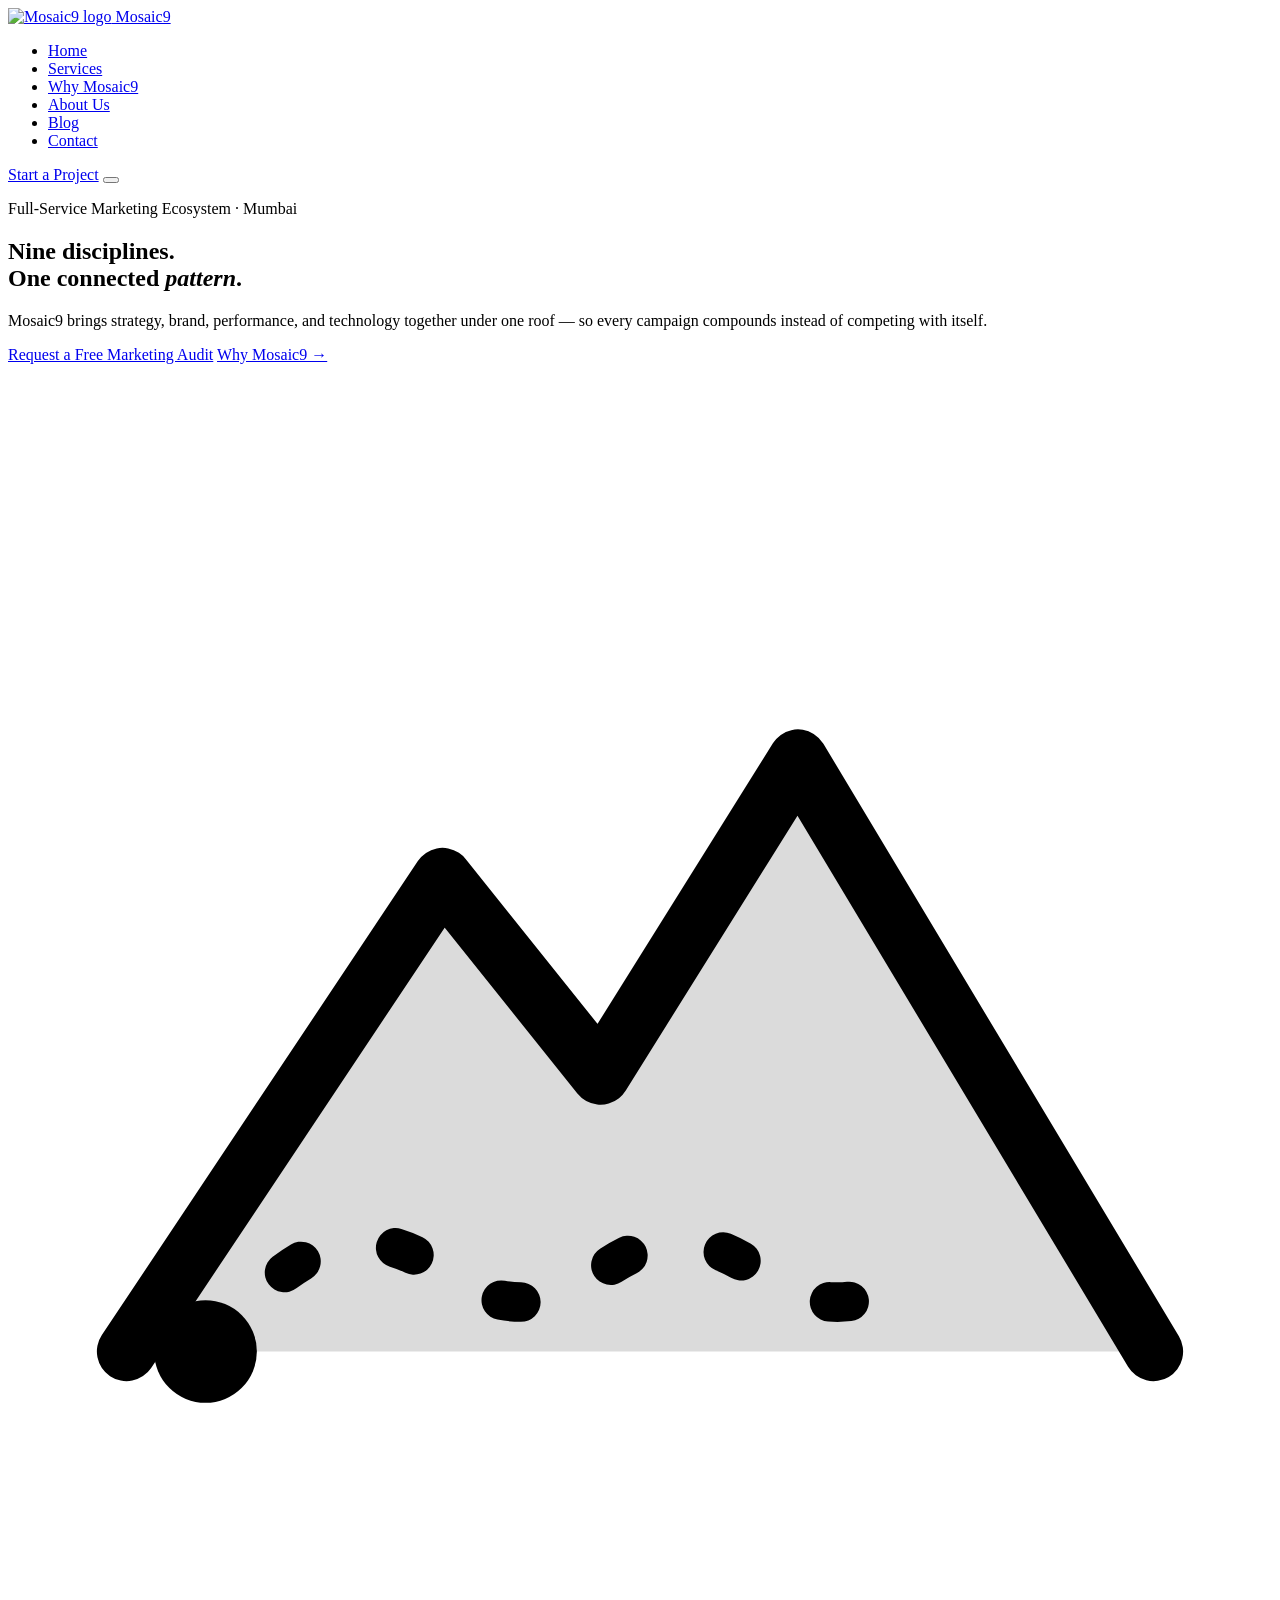
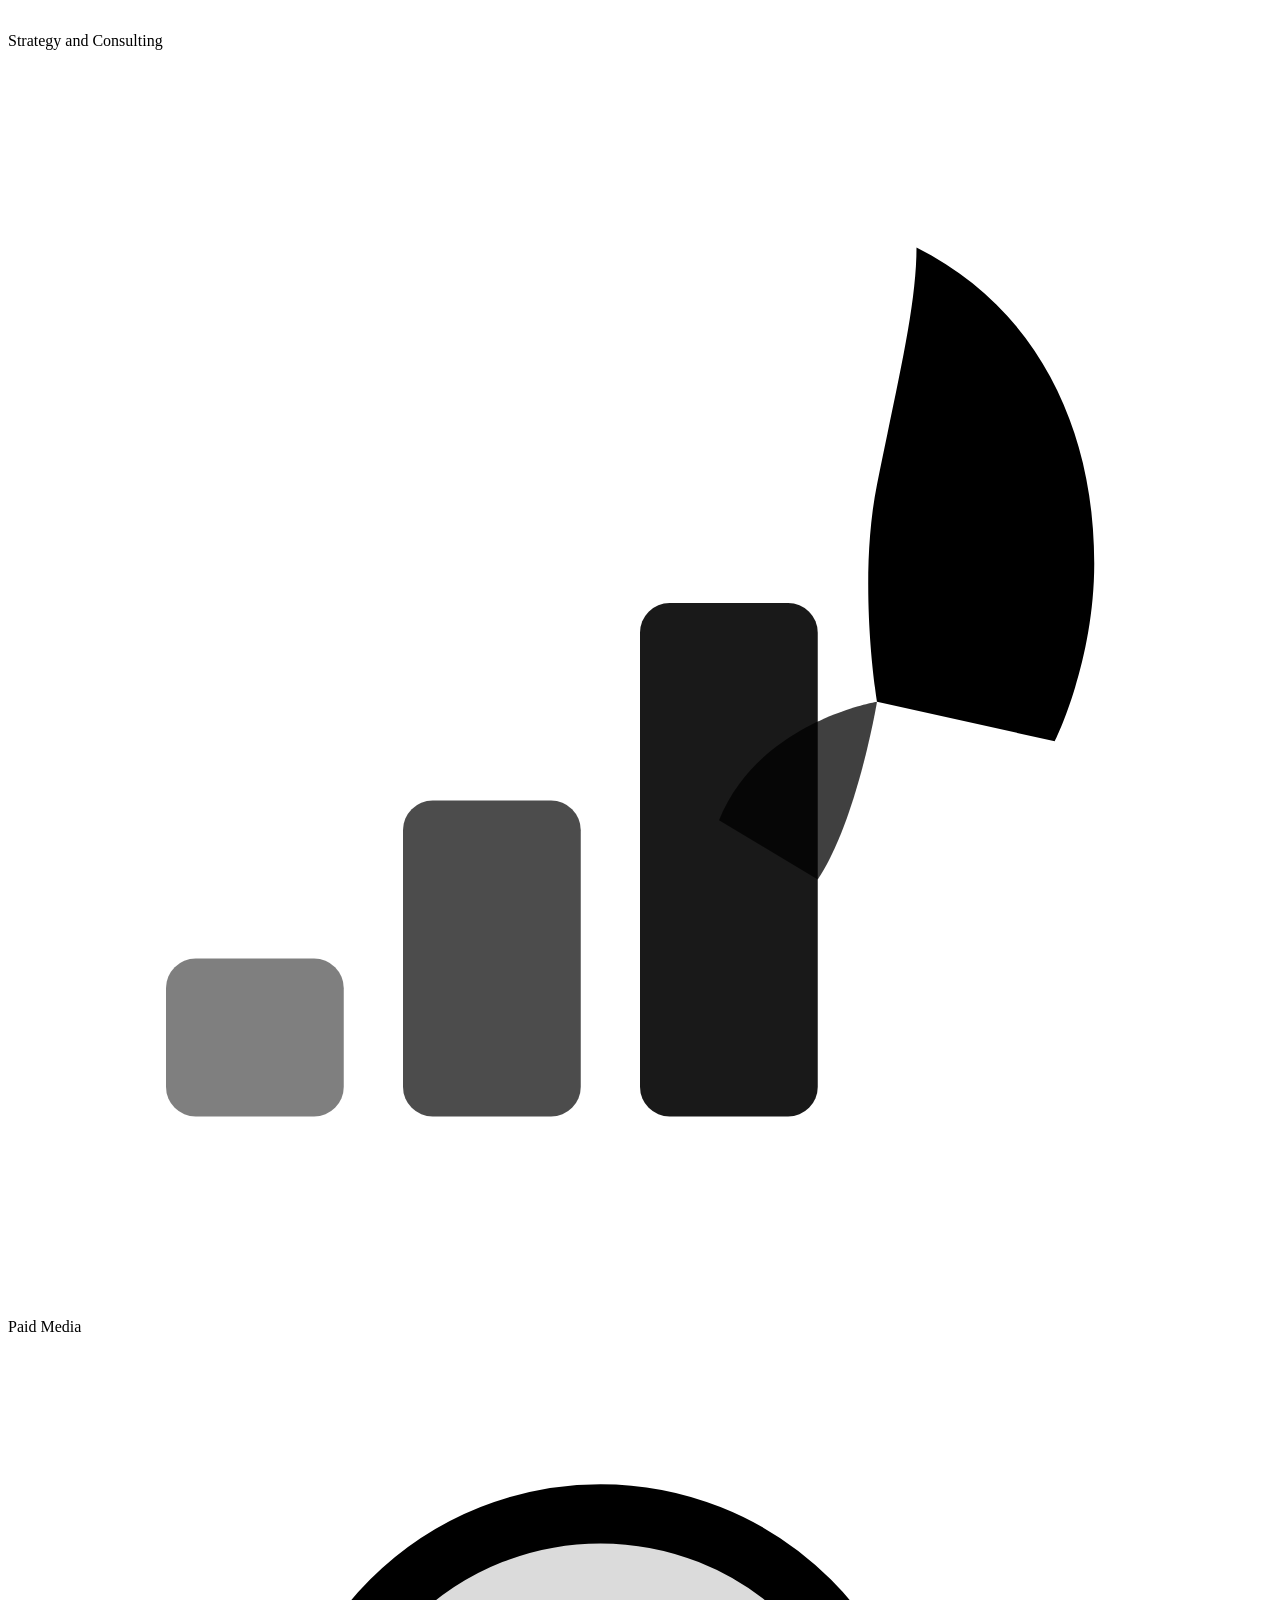
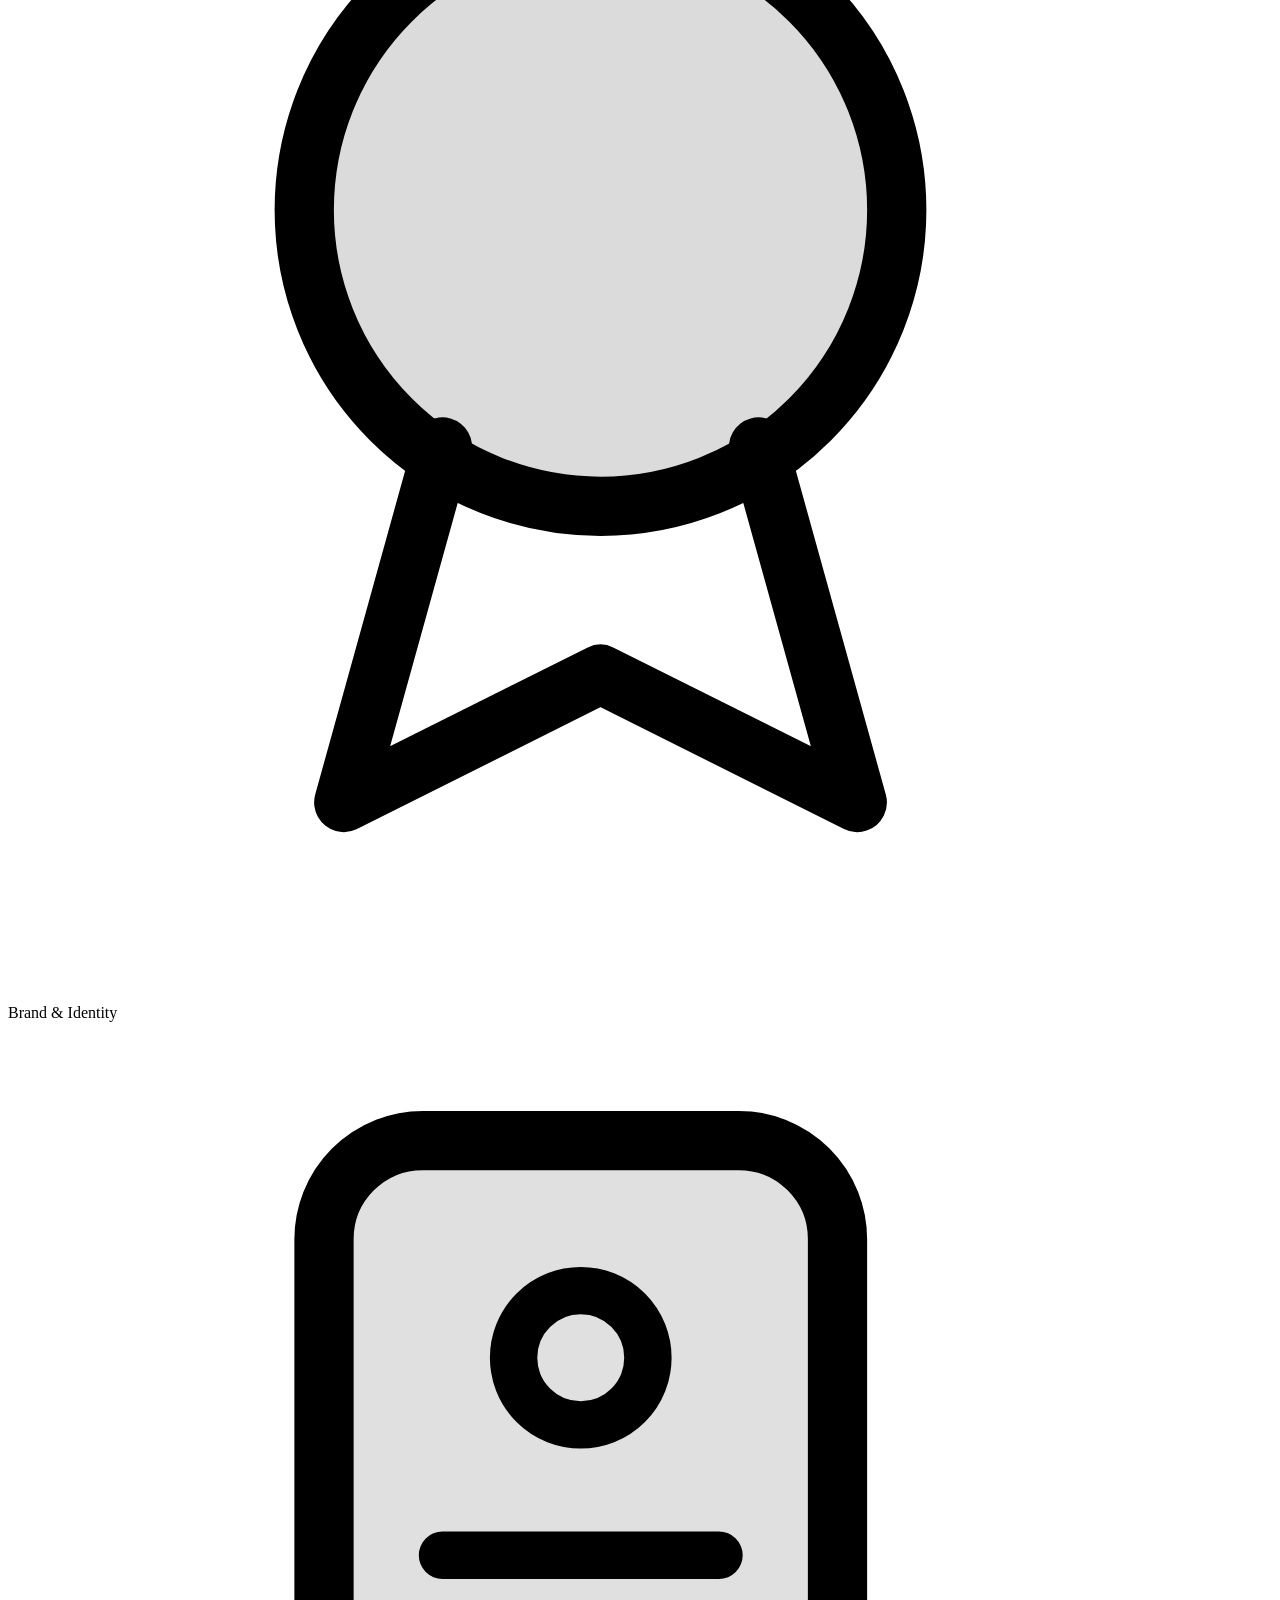
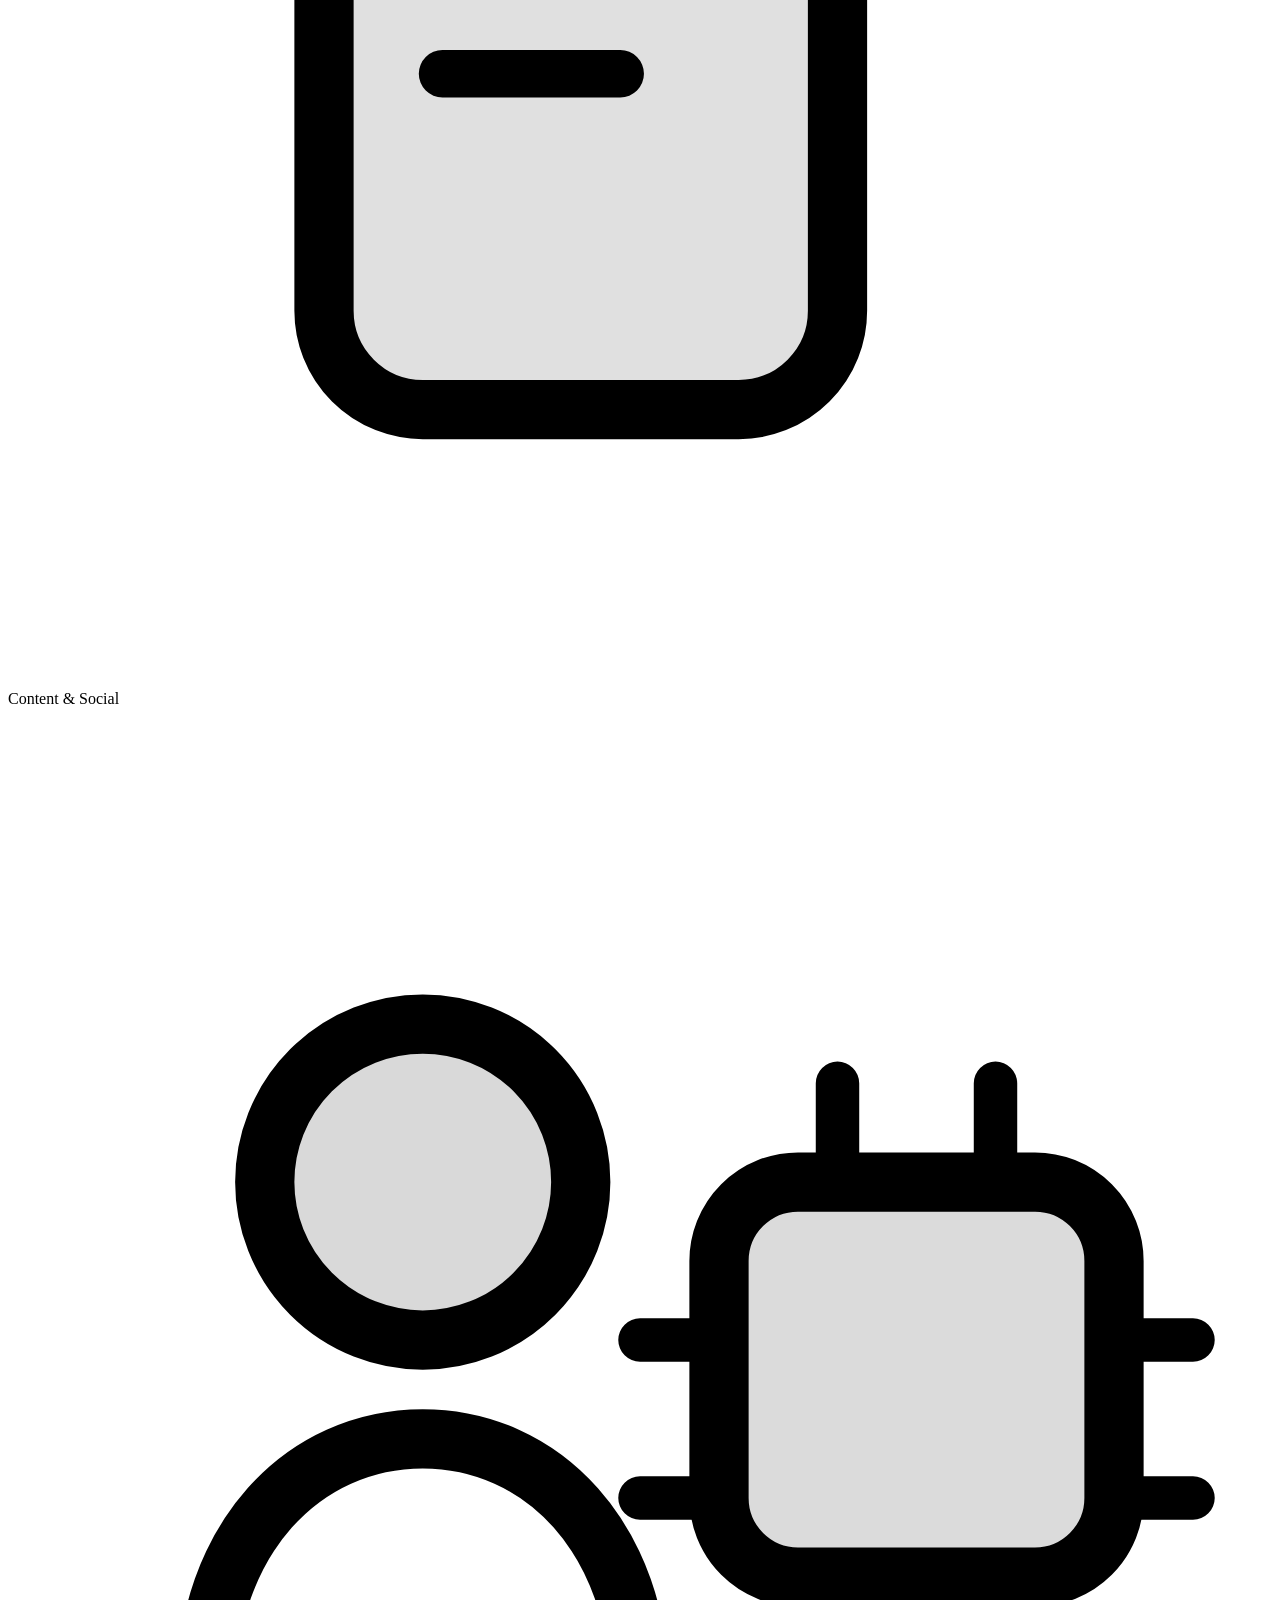
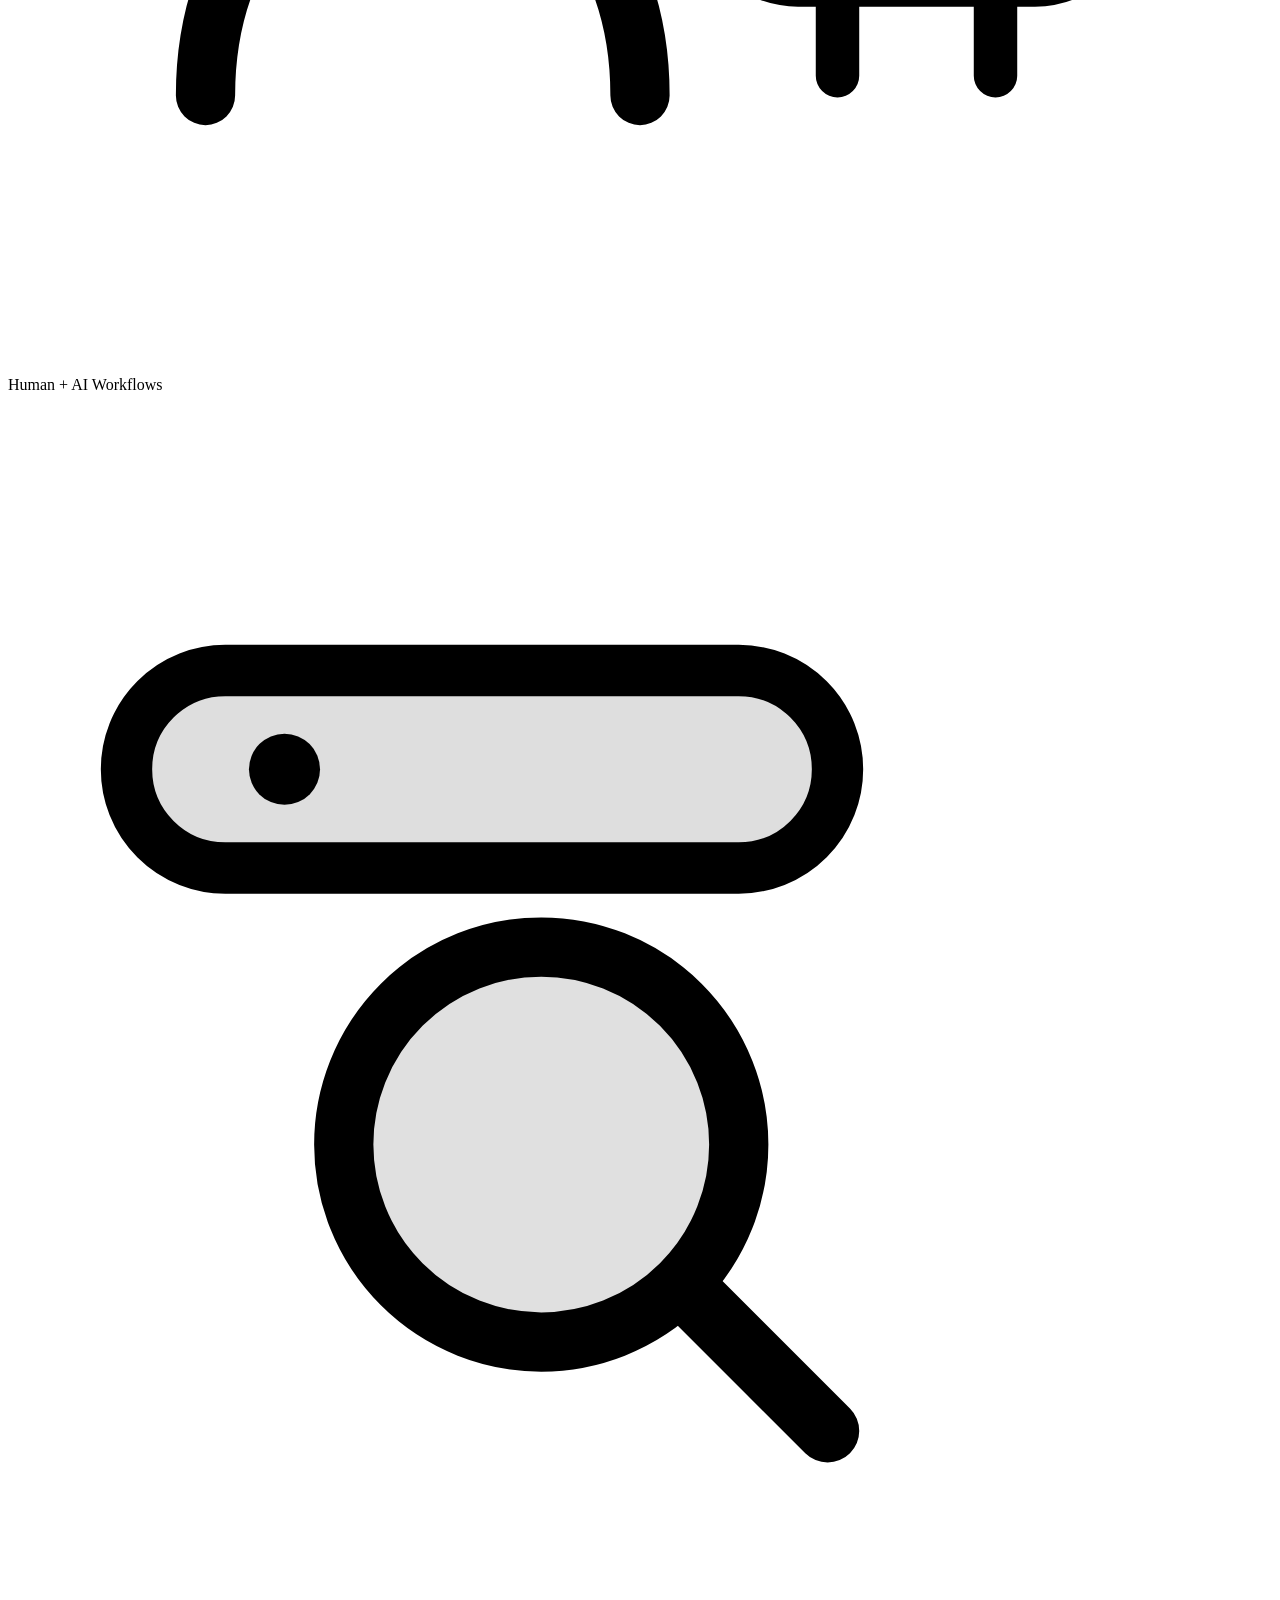
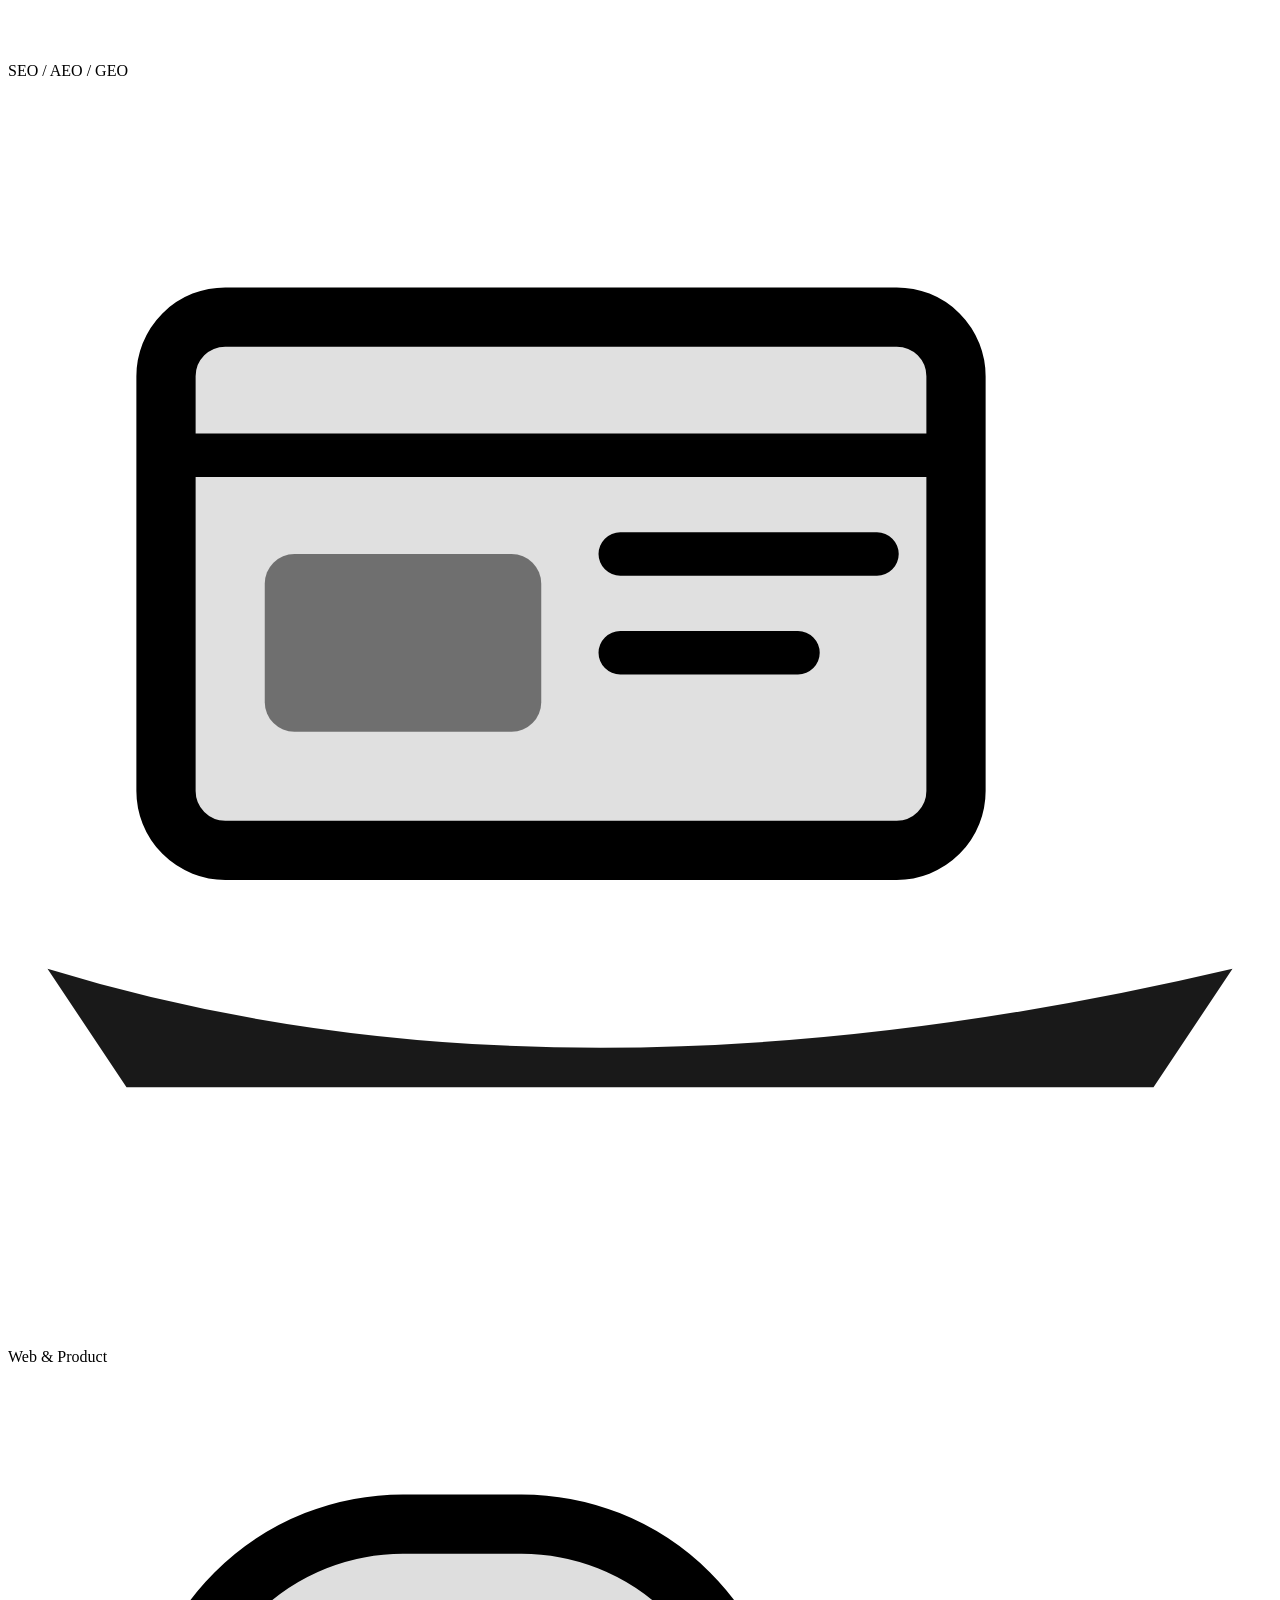
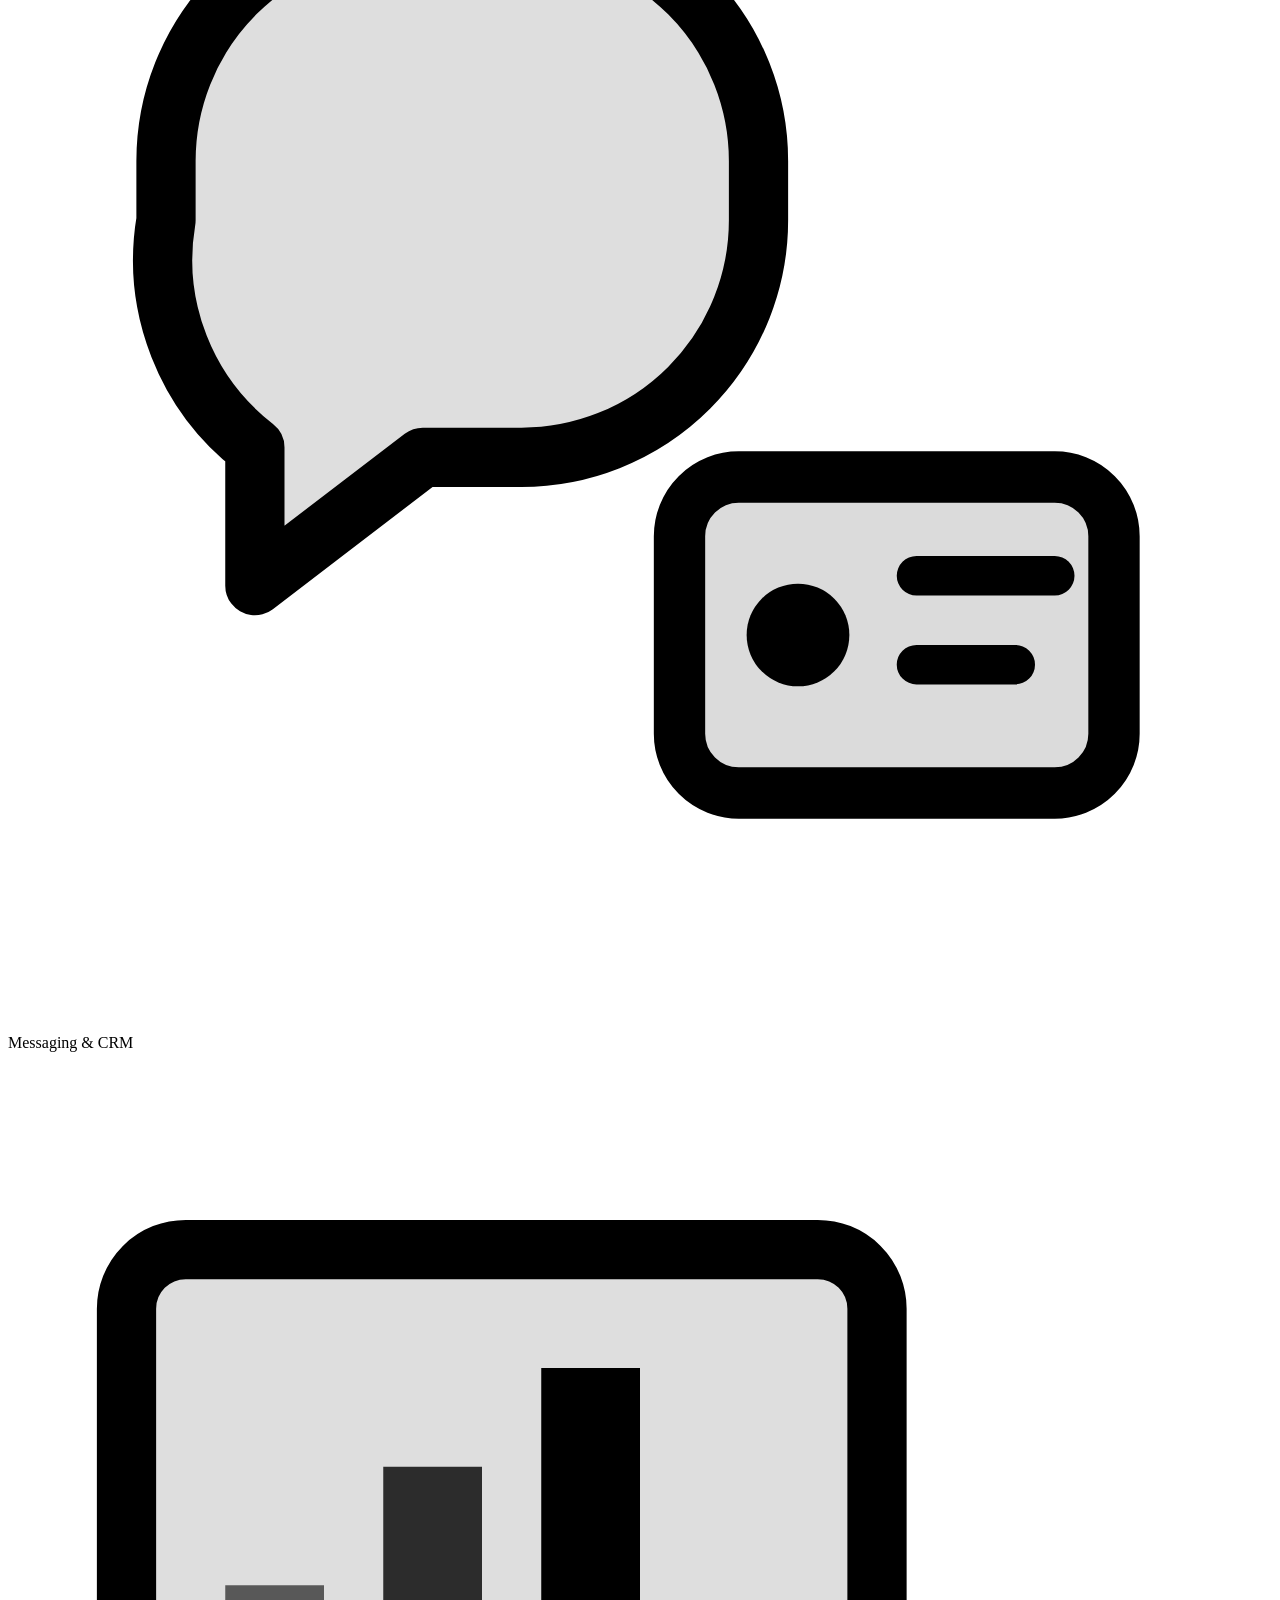
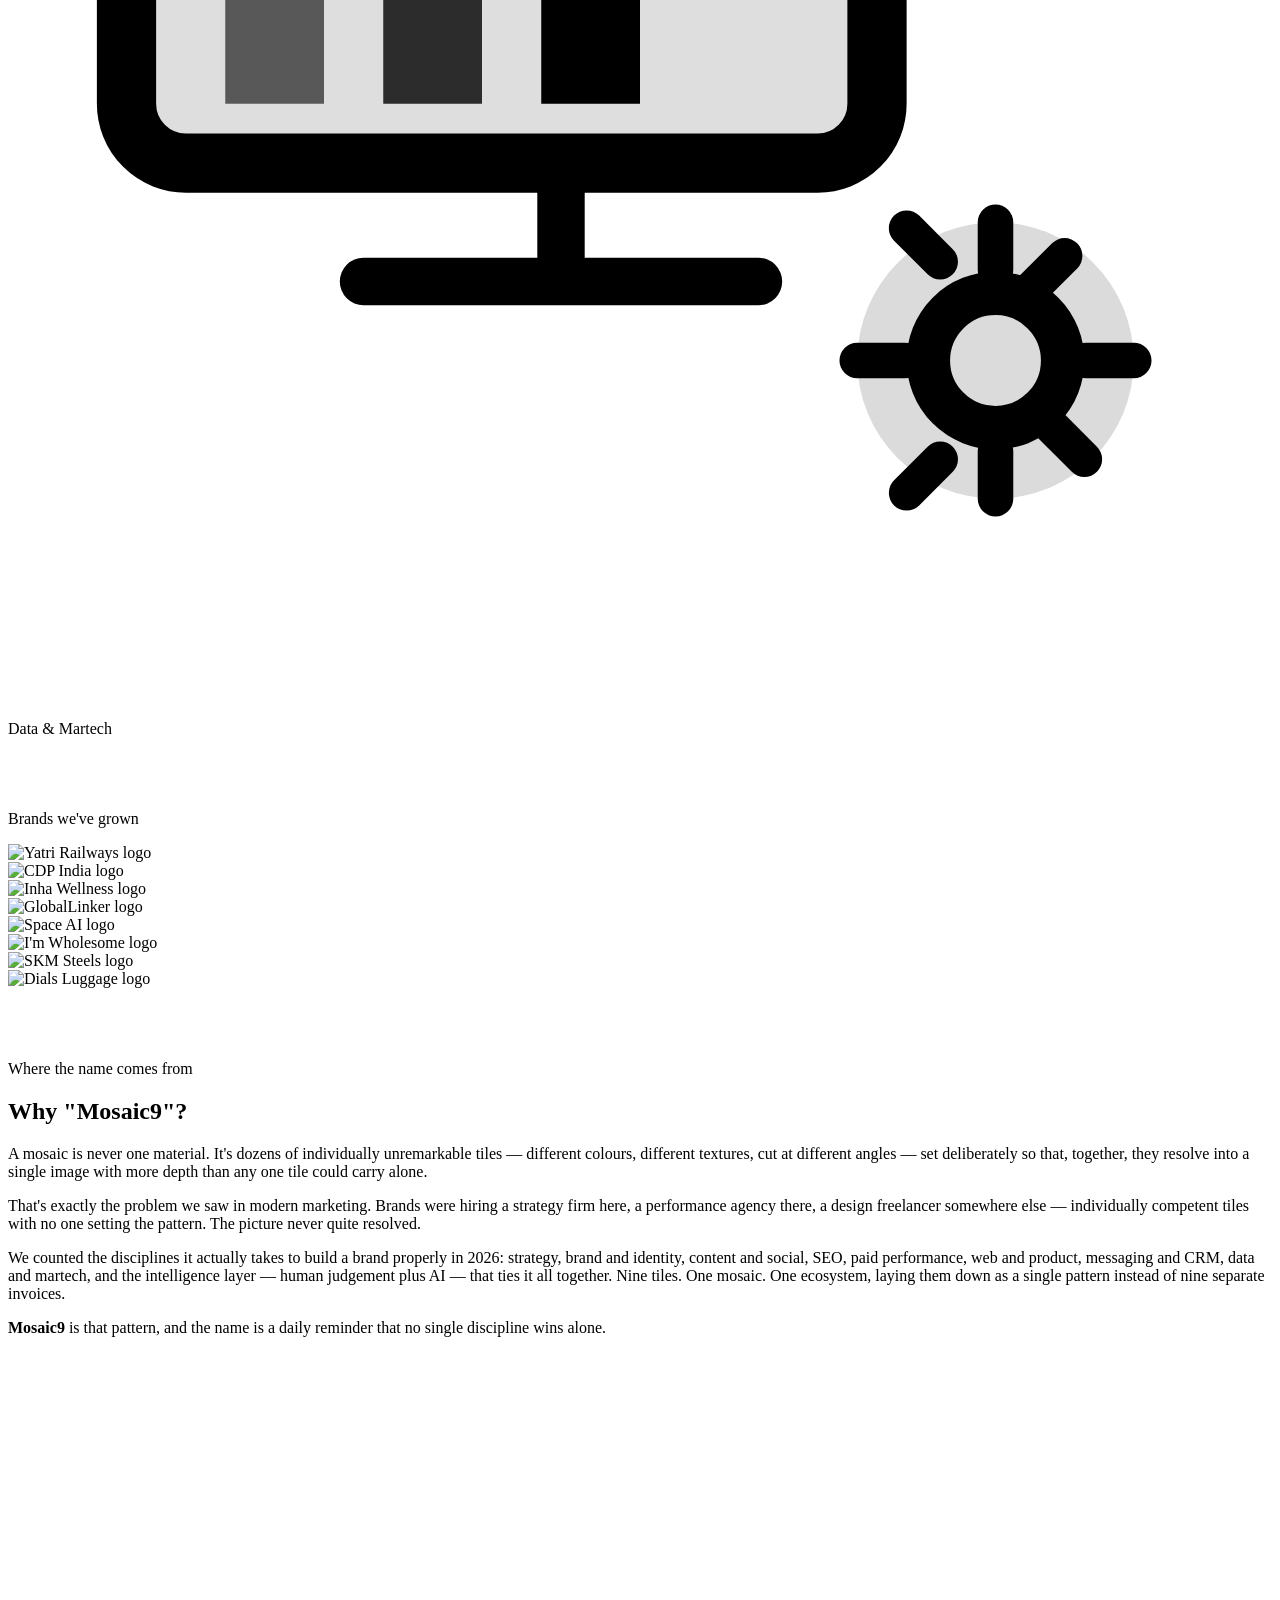
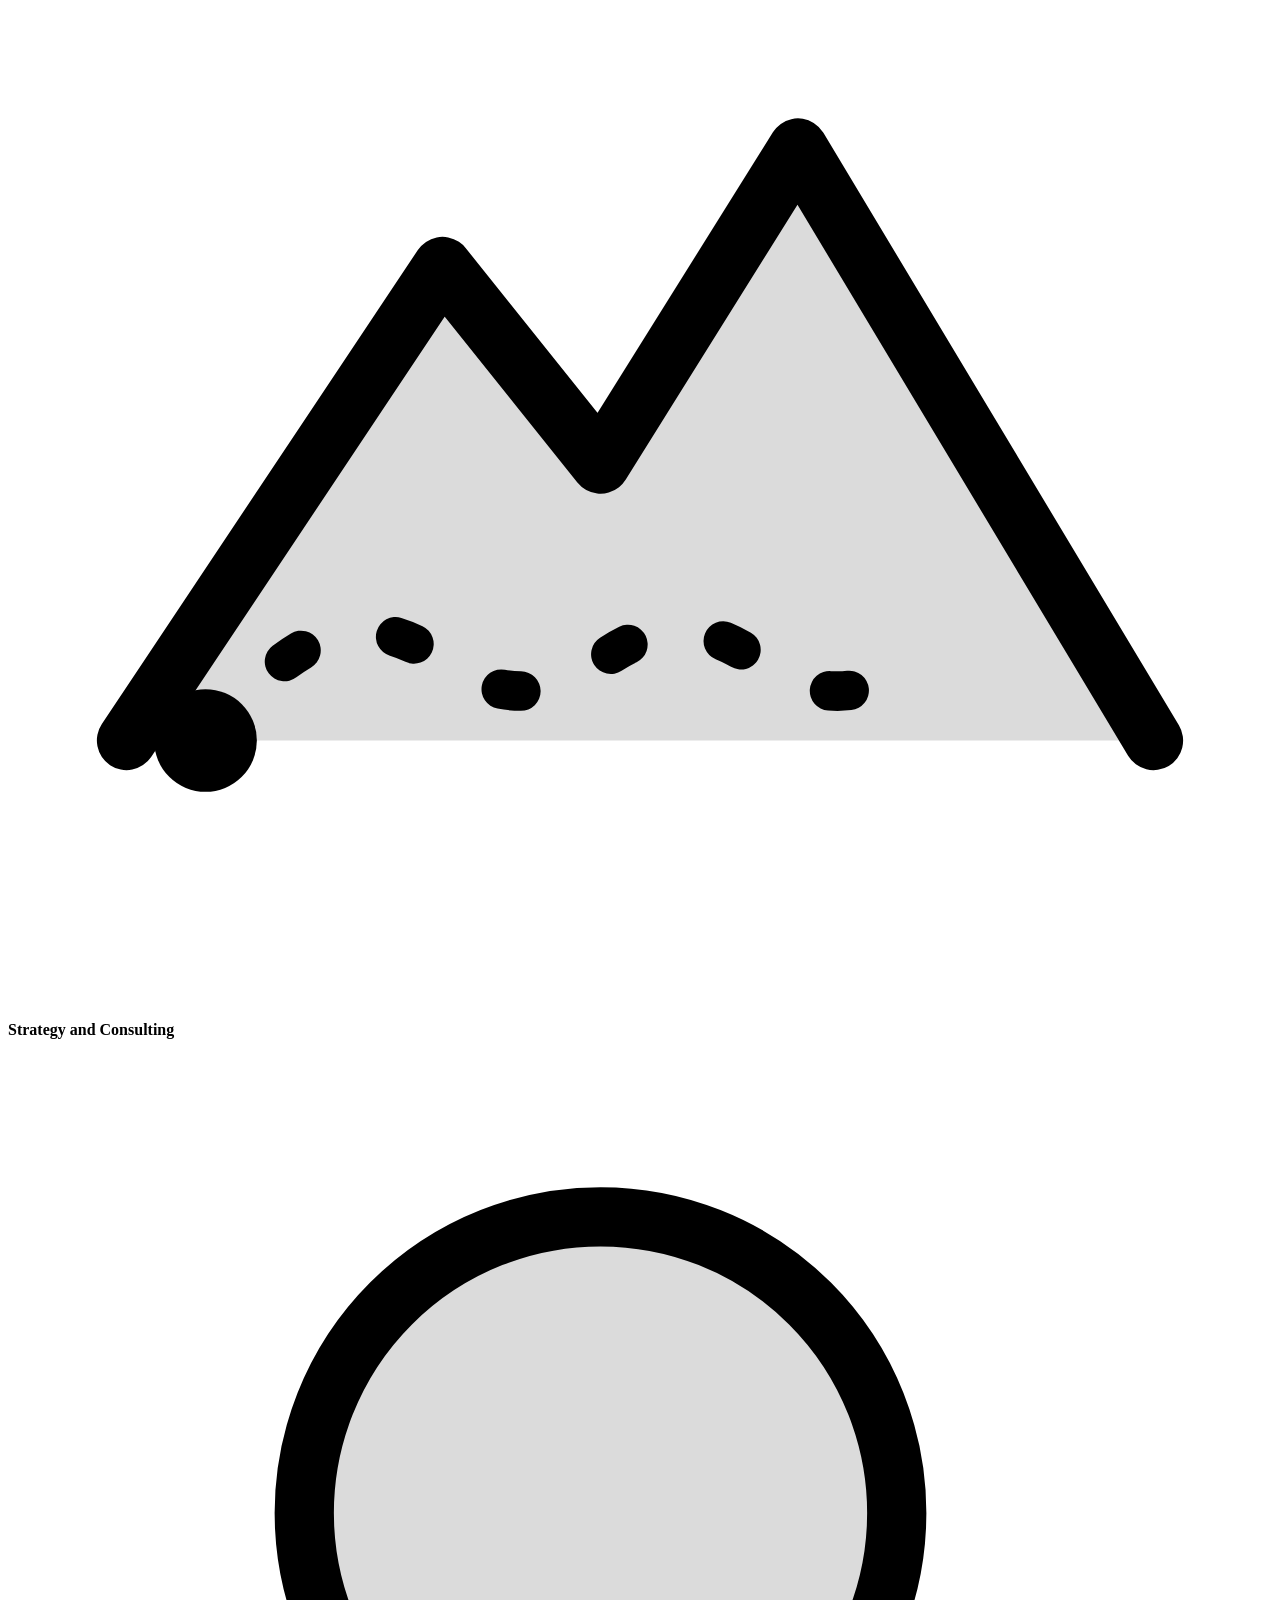
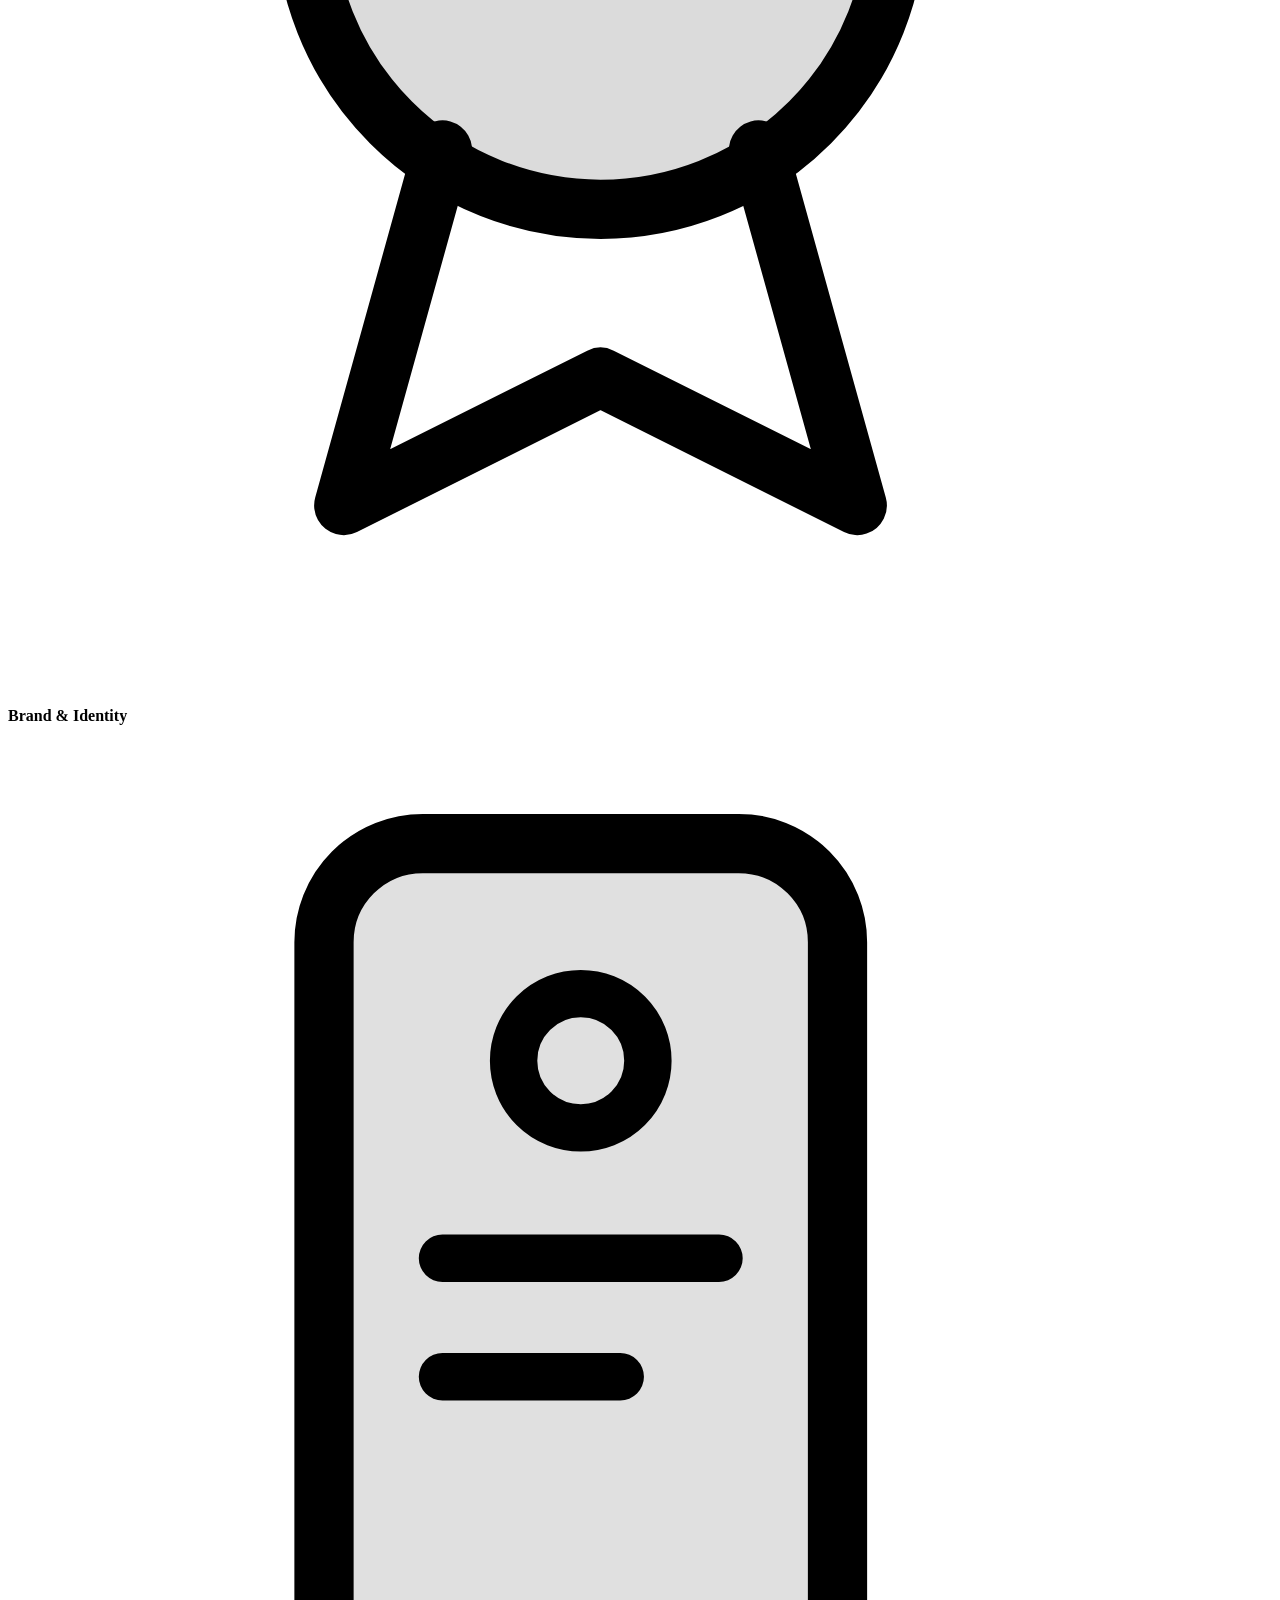
==== index.html @ f9e5839c "Add files via upload" ====
<!DOCTYPE html>
<html lang="en">
<head>
<meta charset="UTF-8">
<meta name="viewport" content="width=device-width, initial-scale=1.0">
<title>Mosaic9 | Full-Service Marketing Ecosystem in Mumbai</title>
<meta name="description" content="Mosaic9 is a full-service marketing ecosystem combining strategy, brand, performance and AI-backed technology into one connected system for brands that mean business.">
<link rel="canonical" href="https://mosaic9.com/index.html">
<meta name="robots" content="index, follow">
<meta name="theme-color" content="#2A1B4D">

<meta property="og:type" content="website">
<meta property="og:title" content="Mosaic9 | Full-Service Marketing Ecosystem in Mumbai">
<meta property="og:description" content="Mosaic9 is a full-service marketing ecosystem combining strategy, brand, performance and AI-backed technology into one connected system for brands that mean business.">
<meta property="og:url" content="https://mosaic9.com/index.html">
<meta property="og:image" content="https://mosaic9.com/assets/favicon-512.png">
<meta property="og:site_name" content="Mosaic9">
<meta name="twitter:card" content="summary_large_image">
<meta name="twitter:title" content="Mosaic9 | Full-Service Marketing Ecosystem in Mumbai">
<meta name="twitter:description" content="Mosaic9 is a full-service marketing ecosystem combining strategy, brand, performance and AI-backed technology into one connected system for brands that mean business.">
<meta name="twitter:image" content="https://mosaic9.com/assets/favicon-512.png">

<link rel="icon" type="image/png" sizes="32x32" href="assets/favicon-32.png">
<link rel="icon" type="image/png" sizes="16x16" href="assets/favicon-16.png">
<link rel="apple-touch-icon" href="assets/favicon-180.png">
<link rel="stylesheet" href="css/style.css">
</head>
<body>
<header class="site-header">
  <nav class="nav">
    <a class="brand" href="index.html">
      <img src="assets/logo.png" alt="Mosaic9 logo">
      Mosaic9
    </a>
    <ul class="nav-links">
        <li><a class="active" href="index.html">Home</a></li>
        <li><a href="services.html">Services</a></li>
        <li><a href="why-mosaic9.html">Why Mosaic9</a></li>
        <li><a href="about.html">About Us</a></li>
        <li><a href="blog.html">Blog</a></li>
        <li><a href="contact.html">Contact</a></li>
    </ul>
    <div class="nav-cta">
      <a class="btn btn-primary" href="contact.html">Start a Project</a>
      <button class="nav-toggle" aria-label="Toggle menu" aria-expanded="false"><span></span></button>
    </div>
  </nav>
</header>

<section class="hero">
  <div class="hero-inner">
    <div>
      <p class="eyebrow on-dark">Full-Service Marketing Ecosystem &middot; Mumbai</p>
      <h1>Nine disciplines.<br>One connected <em>pattern</em>.</h1>
      <p class="lede">Mosaic9 brings strategy, brand, performance, and technology together under one roof &mdash; so every campaign compounds instead of competing with itself.</p>
      <div class="hero-ctas">
        <a class="btn btn-on-dark" href="contact.html">Request a Free Marketing Audit</a>
        <a class="btn btn-outline-on-dark" href="why-mosaic9.html">Why Mosaic9 &rarr;</a>
      </div>
    </div>
    <div class="mosaic-visual" aria-hidden="true">
      <div class="tiles">
        <div class="tile" title="Strategy and Consulting"><div class="tile-inner"><div class="tile-face tile-front"><svg viewBox="0 0 64 64" fill="none"><path d="M6 50 22 26l8 10 10-16 18 30z" fill="currentColor" opacity="0.14"/><path d="M6 50 22 26l8 10 10-16 18 30" stroke="currentColor" stroke-width="3" stroke-linecap="round" stroke-linejoin="round"/><circle cx="10" cy="50" r="2.6" fill="currentColor"/><path d="M40 20V8" stroke="var(--accent)" stroke-width="3" stroke-linecap="round"/><path d="M40 8h11l-4 4.5 4 4.5H40" fill="var(--accent)" stroke="var(--accent)" stroke-width="1" stroke-linejoin="round"/><path d="M14 46q4-3 8 0t8 0t8 0t8 0" stroke="currentColor" stroke-width="2" stroke-dasharray="1 5" stroke-linecap="round"/></svg></div><div class="tile-face tile-back"><span>Strategy and Consulting</span></div></div></div>
        <div class="tile" title="Paid Media"><div class="tile-inner"><div class="tile-face tile-front"><svg viewBox="0 0 64 64" fill="none"><rect x="8" y="46" width="9" height="8" rx="1.5" fill="currentColor" opacity="0.5"/><rect x="20" y="38" width="9" height="16" rx="1.5" fill="currentColor" opacity="0.7"/><rect x="32" y="28" width="9" height="26" rx="1.5" fill="currentColor" opacity="0.9"/><path d="M46 10c6 3 9 9 9 16 0 5-2 9-2 9l-9-2s-1-6 0-11c1-5 2-9 2-12z" fill="currentColor"/><path d="M44 33s-6 1-8 6l5 3c2-3 3-9 3-9z" fill="currentColor" opacity="0.75"/><circle cx="49" cy="20" r="3" fill="var(--mist)"/><path d="M45 37q-2 6-1 11" stroke="var(--accent)" stroke-width="3" stroke-linecap="round"/><path d="M50 37q1 6 0 11" stroke="var(--accent)" stroke-width="3" stroke-linecap="round" opacity="0.7"/></svg></div><div class="tile-face tile-back"><span>Paid Media</span></div></div></div>
        <div class="tile" title="Brand & Identity"><div class="tile-inner"><div class="tile-face tile-front"><svg viewBox="0 0 64 64" fill="none"><circle cx="30" cy="24" r="15" fill="currentColor" opacity="0.14"/><circle cx="30" cy="24" r="15" stroke="currentColor" stroke-width="3"/><path d="m30 15 3 6.2 6.8.9-5 4.7 1.2 6.7L30 30l-6 3.5 1.2-6.7-5-4.7 6.8-.9z" fill="var(--accent)"/><path d="M22 36 17 54l13-6.5L43 54l-5-18" stroke="currentColor" stroke-width="3" stroke-linecap="round" stroke-linejoin="round"/><path d="M48 10l2 4 4 1-4 1-2 4-2-4-4-1 4-1z" fill="var(--accent)" opacity="0.9"/></svg></div><div class="tile-face tile-back"><span>Brand & Identity</span></div></div></div>
        <div class="tile" title="Content & Social"><div class="tile-inner"><div class="tile-face tile-front"><svg viewBox="0 0 64 64" fill="none"><rect x="16" y="6" width="26" height="44" rx="5" fill="currentColor" opacity="0.12"/><rect x="16" y="6" width="26" height="44" rx="5" stroke="currentColor" stroke-width="3"/><circle cx="29" cy="17" r="3.4" stroke="currentColor" stroke-width="2.4"/><path d="M22 27h14M22 33h9" stroke="currentColor" stroke-width="2.4" stroke-linecap="round"/><path d="M40 34a7 7 0 0 1 7-7h4a7 7 0 0 1 7 7v2a7 7 0 0 1-7 7h-2l-4 3v-3a7 7 0 0 1-5-7z" fill="var(--accent)" opacity="0.92"/><path d="m9 42 3.6-1 1-3.6 1 3.6 3.6 1-3.6 1-1 3.6-1-3.6z" fill="var(--accent)"/></svg></div><div class="tile-face tile-back"><span>Content & Social</span></div></div></div>
        <div class="tile" title="Human + AI Workflows"><div class="tile-inner"><div class="tile-face tile-front"><svg viewBox="0 0 64 64" fill="none"><path d="M10 50c0-8 5-13 11-13s11 5 11 13" stroke="currentColor" stroke-width="3" stroke-linecap="round"/><circle cx="21" cy="24" r="8" fill="currentColor" opacity="0.15"/><circle cx="21" cy="24" r="8" stroke="currentColor" stroke-width="3"/><rect x="36" y="24" width="20" height="20" rx="4" fill="currentColor" opacity="0.14"/><rect x="36" y="24" width="20" height="20" rx="4" stroke="currentColor" stroke-width="3"/><path d="M42 24v-5m8 5v-5m-8 25v5m8-5v5M36 32h-4m4 8h-4m24-8h4m-4 8h4" stroke="currentColor" stroke-width="2.2" stroke-linecap="round"/><circle cx="42" cy="34" r="1.8" fill="var(--accent)"/><circle cx="50" cy="34" r="1.8" fill="var(--accent)"/><path d="M29 30q4 2 7 3" stroke="var(--accent)" stroke-width="2.4" stroke-linecap="round" stroke-dasharray="1 4"/></svg></div><div class="tile-face tile-back"><span>Human + AI Workflows</span></div></div></div>
        <div class="tile" title="SEO / AEO / GEO"><div class="tile-inner"><div class="tile-face tile-front"><svg viewBox="0 0 64 64" fill="none"><rect x="6" y="14" width="36" height="10" rx="5" fill="currentColor" opacity="0.13"/><rect x="6" y="14" width="36" height="10" rx="5" stroke="currentColor" stroke-width="2.6"/><circle cx="14" cy="19" r="1.8" fill="currentColor"/><circle cx="27" cy="38" r="10" fill="currentColor" opacity="0.12"/><circle cx="27" cy="38" r="10" stroke="currentColor" stroke-width="3"/><path d="m34.5 45.5 7 7" stroke="currentColor" stroke-width="3.2" stroke-linecap="round"/><path d="M50 10l2.2 4.6 4.6 1.4-4.6 1.4L50 22l-2.2-4.6-4.6-1.4 4.6-1.4z" fill="var(--accent)"/><path d="m22 39 3-4 3 2.5 5-6" stroke="var(--accent)" stroke-width="2.4" stroke-linecap="round" stroke-linejoin="round"/></svg></div><div class="tile-face tile-back"><span>SEO / AEO / GEO</span></div></div></div>
        <div class="tile" title="Web & Product"><div class="tile-inner"><div class="tile-face tile-front"><svg viewBox="0 0 64 64" fill="none"><rect x="8" y="12" width="40" height="27" rx="3" fill="currentColor" opacity="0.12"/><rect x="8" y="12" width="40" height="27" rx="3" stroke="currentColor" stroke-width="3"/><path d="M8 19h40" stroke="currentColor" stroke-width="2.2"/><rect x="13" y="24" width="14" height="9" rx="1.5" fill="currentColor" opacity="0.5"/><path d="M31 24h13M31 29h9" stroke="currentColor" stroke-width="2.2" stroke-linecap="round"/><path d="M2 45q26 8 60 0l-4 6H6z" fill="currentColor" opacity="0.9"/><path d="M44 34 54 44l-4 1 2 5-3 1.3-2-5-3.5 2.7z" fill="var(--accent)"/></svg></div><div class="tile-face tile-back"><span>Web & Product</span></div></div></div>
        <div class="tile" title="Messaging & CRM"><div class="tile-inner"><div class="tile-face tile-front"><svg viewBox="0 0 64 64" fill="none"><path d="M8 20a12 12 0 0 1 12-12h6a12 12 0 0 1 12 12v3a12 12 0 0 1-12 12h-5l-8.5 6.5v-7A12 12 0 0 1 8 23z" fill="currentColor" opacity="0.13"/><path d="M8 20a12 12 0 0 1 12-12h6a12 12 0 0 1 12 12v3a12 12 0 0 1-12 12h-5l-8.5 6.5v-7A12 12 0 0 1 8 23z" stroke="currentColor" stroke-width="3" stroke-linejoin="round"/><path d="m17 20 4.2 4.2L30 15.4" stroke="var(--accent)" stroke-width="3.2" stroke-linecap="round" stroke-linejoin="round"/><rect x="34" y="36" width="22" height="16" rx="3" fill="currentColor" opacity="0.14"/><rect x="34" y="36" width="22" height="16" rx="3" stroke="currentColor" stroke-width="2.6"/><circle cx="40" cy="44" r="2.6" fill="currentColor"/><path d="M46 41h7m-7 4.5h5" stroke="currentColor" stroke-width="2" stroke-linecap="round"/></svg></div><div class="tile-face tile-back"><span>Messaging & CRM</span></div></div></div>
        <div class="tile" title="Data & Martech"><div class="tile-inner"><div class="tile-face tile-front"><svg viewBox="0 0 64 64" fill="none"><rect x="6" y="10" width="38" height="26" rx="3" fill="currentColor" opacity="0.13"/><rect x="6" y="10" width="38" height="26" rx="3" stroke="currentColor" stroke-width="3"/><path d="M18 42h20m-10 0v-6" stroke="currentColor" stroke-width="2.4" stroke-linecap="round"/><rect x="11" y="27" width="5" height="6" fill="currentColor" opacity="0.6"/><rect x="19" y="21" width="5" height="12" fill="currentColor" opacity="0.8"/><rect x="27" y="16" width="5" height="17" fill="currentColor"/><path d="M12 20 20 14l6 4 8-6" stroke="var(--accent)" stroke-width="2.4" stroke-linecap="round" stroke-linejoin="round"/><circle cx="50" cy="46" r="7" fill="currentColor" opacity="0.14"/><circle cx="50" cy="46" r="3.4" stroke="currentColor" stroke-width="2.2"/><path d="M50 39v2.4m0 9.2V53m7-7h-2.4m-9.2 0H43m10.5-5.3-1.7 1.7M47.2 51l-1.7 1.7m9-1.7-1.7-1.7M47.2 41l-1.7-1.7" stroke="currentColor" stroke-width="1.8" stroke-linecap="round"/></svg></div><div class="tile-face tile-back"><span>Data & Martech</span></div></div></div>
      </div>
    </div>
  </div>
</section>

<section class="bg-paper" style="padding-top:56px; padding-bottom:56px;">
  <div class="container">
    <p class="eyebrow">Brands we've grown</p>
    <div class="logo-strip">
      <div class="logo-chip logo-chip-img"><img src="assets/clients/yatri-railways.png" alt="Yatri Railways logo" loading="lazy"></div>
      <div class="logo-chip logo-chip-img"><img src="assets/clients/cdp-india.png" alt="CDP India logo" loading="lazy"></div>
      <div class="logo-chip logo-chip-img"><img src="assets/clients/inha-wellness.png" alt="Inha Wellness logo" loading="lazy"></div>
      <div class="logo-chip logo-chip-img"><img src="assets/clients/globallinker.png" alt="GlobalLinker logo" loading="lazy"></div>
      <div class="logo-chip logo-chip-img"><img src="assets/clients/space-ai.png" alt="Space AI logo" loading="lazy"></div>
      <div class="logo-chip logo-chip-img"><img src="assets/clients/im-wholesome.png" alt="I'm Wholesome logo" loading="lazy"></div>
      <div class="logo-chip logo-chip-img"><img src="assets/clients/skm-steels.png" alt="SKM Steels logo" loading="lazy"></div>
      <div class="logo-chip logo-chip-img"><img src="assets/clients/dials-luggage.png" alt="Dials Luggage logo" loading="lazy"></div>
    </div>
  </div>
</section>

<section class="bg-mist">
  <div class="container name-story">
    <div>
      <p class="eyebrow">Where the name comes from</p>
      <h2>Why "Mosaic9"?</h2>
      <p>A mosaic is never one material. It's dozens of individually unremarkable tiles &mdash; different colours, different textures, cut at different angles &mdash; set deliberately so that, together, they resolve into a single image with more depth than any one tile could carry alone.</p>
      <p>That's exactly the problem we saw in modern marketing. Brands were hiring a strategy firm here, a performance agency there, a design freelancer somewhere else &mdash; individually competent tiles with no one setting the pattern. The picture never quite resolved.</p>
      <p>We counted the disciplines it actually takes to build a brand properly in 2026: strategy, brand and identity, content and social, SEO, paid performance, web and product, messaging and CRM, data and martech, and the intelligence layer &mdash; human judgement plus AI &mdash; that ties it all together. Nine tiles. One mosaic. One ecosystem, laying them down as a single pattern instead of nine separate invoices.</p>
      <p><strong>Mosaic9</strong> is that pattern, and the name is a daily reminder that no single discipline wins alone.</p>
    </div>
    <div class="tile-legend" aria-hidden="true">
      <div class="cell"><svg viewBox="0 0 64 64" fill="none"><path d="M6 50 22 26l8 10 10-16 18 30z" fill="currentColor" opacity="0.14"/><path d="M6 50 22 26l8 10 10-16 18 30" stroke="currentColor" stroke-width="3" stroke-linecap="round" stroke-linejoin="round"/><circle cx="10" cy="50" r="2.6" fill="currentColor"/><path d="M40 20V8" stroke="var(--accent)" stroke-width="3" stroke-linecap="round"/><path d="M40 8h11l-4 4.5 4 4.5H40" fill="var(--accent)" stroke="var(--accent)" stroke-width="1" stroke-linejoin="round"/><path d="M14 46q4-3 8 0t8 0t8 0t8 0" stroke="currentColor" stroke-width="2" stroke-dasharray="1 5" stroke-linecap="round"/></svg><strong>Strategy and Consulting</strong></div>
      <div class="cell"><svg viewBox="0 0 64 64" fill="none"><circle cx="30" cy="24" r="15" fill="currentColor" opacity="0.14"/><circle cx="30" cy="24" r="15" stroke="currentColor" stroke-width="3"/><path d="m30 15 3 6.2 6.8.9-5 4.7 1.2 6.7L30 30l-6 3.5 1.2-6.7-5-4.7 6.8-.9z" fill="var(--accent)"/><path d="M22 36 17 54l13-6.5L43 54l-5-18" stroke="currentColor" stroke-width="3" stroke-linecap="round" stroke-linejoin="round"/><path d="M48 10l2 4 4 1-4 1-2 4-2-4-4-1 4-1z" fill="var(--accent)" opacity="0.9"/></svg><strong>Brand &amp; Identity</strong></div>
      <div class="cell"><svg viewBox="0 0 64 64" fill="none"><rect x="16" y="6" width="26" height="44" rx="5" fill="currentColor" opacity="0.12"/><rect x="16" y="6" width="26" height="44" rx="5" stroke="currentColor" stroke-width="3"/><circle cx="29" cy="17" r="3.4" stroke="currentColor" stroke-width="2.4"/><path d="M22 27h14M22 33h9" stroke="currentColor" stroke-width="2.4" stroke-linecap="round"/><path d="M40 34a7 7 0 0 1 7-7h4a7 7 0 0 1 7 7v2a7 7 0 0 1-7 7h-2l-4 3v-3a7 7 0 0 1-5-7z" fill="var(--accent)" opacity="0.92"/><path d="m9 42 3.6-1 1-3.6 1 3.6 3.6 1-3.6 1-1 3.6-1-3.6z" fill="var(--accent)"/></svg><strong>Content &amp; Social</strong></div>
      <div class="cell"><svg viewBox="0 0 64 64" fill="none"><rect x="6" y="14" width="36" height="10" rx="5" fill="currentColor" opacity="0.13"/><rect x="6" y="14" width="36" height="10" rx="5" stroke="currentColor" stroke-width="2.6"/><circle cx="14" cy="19" r="1.8" fill="currentColor"/><circle cx="27" cy="38" r="10" fill="currentColor" opacity="0.12"/><circle cx="27" cy="38" r="10" stroke="currentColor" stroke-width="3"/><path d="m34.5 45.5 7 7" stroke="currentColor" stroke-width="3.2" stroke-linecap="round"/><path d="M50 10l2.2 4.6 4.6 1.4-4.6 1.4L50 22l-2.2-4.6-4.6-1.4 4.6-1.4z" fill="var(--accent)"/><path d="m22 39 3-4 3 2.5 5-6" stroke="var(--accent)" stroke-width="2.4" stroke-linecap="round" stroke-linejoin="round"/></svg><strong>SEO / AEO / GEO</strong></div>
      <div class="cell"><svg viewBox="0 0 64 64" fill="none"><path d="M10 50c0-8 5-13 11-13s11 5 11 13" stroke="currentColor" stroke-width="3" stroke-linecap="round"/><circle cx="21" cy="24" r="8" fill="currentColor" opacity="0.15"/><circle cx="21" cy="24" r="8" stroke="currentColor" stroke-width="3"/><rect x="36" y="24" width="20" height="20" rx="4" fill="currentColor" opacity="0.14"/><rect x="36" y="24" width="20" height="20" rx="4" stroke="currentColor" stroke-width="3"/><path d="M42 24v-5m8 5v-5m-8 25v5m8-5v5M36 32h-4m4 8h-4m24-8h4m-4 8h4" stroke="currentColor" stroke-width="2.2" stroke-linecap="round"/><circle cx="42" cy="34" r="1.8" fill="var(--accent)"/><circle cx="50" cy="34" r="1.8" fill="var(--accent)"/><path d="M29 30q4 2 7 3" stroke="var(--accent)" stroke-width="2.4" stroke-linecap="round" stroke-dasharray="1 4"/></svg><strong>Human + AI Workflows</strong></div>
      <div class="cell"><svg viewBox="0 0 64 64" fill="none"><rect x="8" y="46" width="9" height="8" rx="1.5" fill="currentColor" opacity="0.5"/><rect x="20" y="38" width="9" height="16" rx="1.5" fill="currentColor" opacity="0.7"/><rect x="32" y="28" width="9" height="26" rx="1.5" fill="currentColor" opacity="0.9"/><path d="M46 10c6 3 9 9 9 16 0 5-2 9-2 9l-9-2s-1-6 0-11c1-5 2-9 2-12z" fill="currentColor"/><path d="M44 33s-6 1-8 6l5 3c2-3 3-9 3-9z" fill="currentColor" opacity="0.75"/><circle cx="49" cy="20" r="3" fill="var(--mist)"/><path d="M45 37q-2 6-1 11" stroke="var(--accent)" stroke-width="3" stroke-linecap="round"/><path d="M50 37q1 6 0 11" stroke="var(--accent)" stroke-width="3" stroke-linecap="round" opacity="0.7"/></svg><strong>Paid Media</strong></div>
      <div class="cell"><svg viewBox="0 0 64 64" fill="none"><rect x="8" y="12" width="40" height="27" rx="3" fill="currentColor" opacity="0.12"/><rect x="8" y="12" width="40" height="27" rx="3" stroke="currentColor" stroke-width="3"/><path d="M8 19h40" stroke="currentColor" stroke-width="2.2"/><rect x="13" y="24" width="14" height="9" rx="1.5" fill="currentColor" opacity="0.5"/><path d="M31 24h13M31 29h9" stroke="currentColor" stroke-width="2.2" stroke-linecap="round"/><path d="M2 45q26 8 60 0l-4 6H6z" fill="currentColor" opacity="0.9"/><path d="M44 34 54 44l-4 1 2 5-3 1.3-2-5-3.5 2.7z" fill="var(--accent)"/></svg><strong>Web &amp; Product</strong></div>
      <div class="cell"><svg viewBox="0 0 64 64" fill="none"><path d="M8 20a12 12 0 0 1 12-12h6a12 12 0 0 1 12 12v3a12 12 0 0 1-12 12h-5l-8.5 6.5v-7A12 12 0 0 1 8 23z" fill="currentColor" opacity="0.13"/><path d="M8 20a12 12 0 0 1 12-12h6a12 12 0 0 1 12 12v3a12 12 0 0 1-12 12h-5l-8.5 6.5v-7A12 12 0 0 1 8 23z" stroke="currentColor" stroke-width="3" stroke-linejoin="round"/><path d="m17 20 4.2 4.2L30 15.4" stroke="var(--accent)" stroke-width="3.2" stroke-linecap="round" stroke-linejoin="round"/><rect x="34" y="36" width="22" height="16" rx="3" fill="currentColor" opacity="0.14"/><rect x="34" y="36" width="22" height="16" rx="3" stroke="currentColor" stroke-width="2.6"/><circle cx="40" cy="44" r="2.6" fill="currentColor"/><path d="M46 41h7m-7 4.5h5" stroke="currentColor" stroke-width="2" stroke-linecap="round"/></svg><strong>Messaging &amp; CRM</strong></div>
      <div class="cell"><svg viewBox="0 0 64 64" fill="none"><rect x="6" y="10" width="38" height="26" rx="3" fill="currentColor" opacity="0.13"/><rect x="6" y="10" width="38" height="26" rx="3" stroke="currentColor" stroke-width="3"/><path d="M18 42h20m-10 0v-6" stroke="currentColor" stroke-width="2.4" stroke-linecap="round"/><rect x="11" y="27" width="5" height="6" fill="currentColor" opacity="0.6"/><rect x="19" y="21" width="5" height="12" fill="currentColor" opacity="0.8"/><rect x="27" y="16" width="5" height="17" fill="currentColor"/><path d="M12 20 20 14l6 4 8-6" stroke="var(--accent)" stroke-width="2.4" stroke-linecap="round" stroke-linejoin="round"/><circle cx="50" cy="46" r="7" fill="currentColor" opacity="0.14"/><circle cx="50" cy="46" r="3.4" stroke="currentColor" stroke-width="2.2"/><path d="M50 39v2.4m0 9.2V53m7-7h-2.4m-9.2 0H43m10.5-5.3-1.7 1.7M47.2 51l-1.7 1.7m9-1.7-1.7-1.7M47.2 41l-1.7-1.7" stroke="currentColor" stroke-width="1.8" stroke-linecap="round"/></svg><strong>Data &amp; Martech</strong></div>
    </div>
  </div>
</section>

<section class="bg-paper">
  <div class="container">
    <div class="section-head center">
      <p class="eyebrow" style="justify-content:center;">What we do</p>
      <h2>Every capability a brand needs, under one roof</h2>
      <p class="lede" style="margin:0 auto;">From first strategy session to the dashboard that proves it worked.</p>
    </div>
    <div class="grid grid-4">
      <div class="card">
        <div class="card-icon"><svg viewBox="0 0 48 48" fill="none"><rect x="2.5" y="2.5" width="43" height="43" rx="13" fill="currentColor" opacity="0.1"/><g stroke="currentColor" stroke-width="2.6" stroke-linecap="round" stroke-linejoin="round" fill="none"><path d="M9 9v28h28"/><path d="m13 27 6.5-7 5 5 9.5-11"/></g><path d="M28 12h6v6" stroke="var(--accent)" stroke-width="2.6" stroke-linecap="round" stroke-linejoin="round" fill="none"/></svg></div>
        <h3>Performance Marketing</h3>
        <p>Google, Meta, LinkedIn, YouTube and programmatic, built to convert and scale.</p>
      </div>
      <div class="card">
        <div class="card-icon"><svg viewBox="0 0 48 48" fill="none"><rect x="2.5" y="2.5" width="43" height="43" rx="13" fill="currentColor" opacity="0.1"/><g stroke="currentColor" stroke-width="2.6" stroke-linecap="round" stroke-linejoin="round" fill="none"><circle cx="24" cy="18" r="10"/><path d="m18 26-3 14 9-5 9 5-3-14"/></g><path d="m24 12.5 1.7 3.5 3.8.5-2.8 2.7.7 3.8-3.4-1.8-3.4 1.8.7-3.8-2.8-2.7 3.8-.5z" fill="var(--accent)"/></svg></div>
        <h3>Brand &amp; Creative</h3>
        <p>Identity systems, content, and campaigns that make a brand recognisable.</p>
      </div>
      <div class="card">
        <div class="card-icon"><svg viewBox="0 0 48 48" fill="none"><rect x="2.5" y="2.5" width="43" height="43" rx="13" fill="currentColor" opacity="0.1"/><g stroke="currentColor" stroke-width="2.6" stroke-linecap="round" stroke-linejoin="round" fill="none"><rect x="6" y="9" width="30" height="25" rx="3"/><path d="M6 16h30"/><circle cx="27" cy="26" r="4.2"/><path d="M27 19.5v2.3m0 8.4v2.3m7.5-6.5H32m-10 0h-2.5"/></g></svg></div>
        <h3>Web &amp; Martech</h3>
        <p>Conversion-focused websites, CRM, and the tracking stack behind them.</p>
      </div>
      <div class="card">
        <div class="card-icon"><svg viewBox="0 0 48 48" fill="none"><rect x="2.5" y="2.5" width="43" height="43" rx="13" fill="currentColor" opacity="0.1"/><g stroke="currentColor" stroke-width="2.6" stroke-linecap="round" stroke-linejoin="round" fill="none"><rect x="15" y="15" width="18" height="18" rx="4"/><path d="M20 15v-5m8 5v-5m-8 28v5m8-5v5M15 20H10m5 8H10m28-8h-5m5 8h-5"/></g><circle cx="20" cy="23" r="1.7" fill="var(--accent)"/><circle cx="28" cy="23" r="1.7" fill="var(--accent)"/><circle cx="24" cy="28" r="1.7" fill="var(--accent)"/></svg></div>
        <h3>Strategy &amp; Consulting</h3>
        <p>GTM plans, marketing audits, and fractional CMO leadership.</p>
      </div>
    </div>
    <p class="text-center" style="margin-top:32px;"><a class="btn btn-ghost" href="services.html">See the full service list &rarr;</a></p>
  </div>
</section>

<section class="bg-deep">
  <div class="container">
    <div class="stat-strip">
      <div class="stat"><div class="num">80+</div><div class="label">Brands served</div></div>
      <div class="stat"><div class="num">6+</div><div class="label">Industry verticals</div></div>
      <div class="stat"><div class="num">360&deg;</div><div class="label">Marketing coverage</div></div>
      <div class="stat"><div class="num">1</div><div class="label">Unified partner</div></div>
    </div>
  </div>
</section>

<section class="bg-mist">
  <div class="container">
    <div class="grid grid-2" style="align-items:center; gap:56px;">
      <div>
        <p class="eyebrow">Why Mosaic9</p>
        <h2>Human judgement. AI precision. One decision layer.</h2>
        <p class="lede">We don't sell "AI-powered marketing" as a buzzword. Every account runs on a data-backed decision system where AI handles scale and pattern-spotting, and senior strategists handle judgement, taste, and accountability.</p>
        <a class="btn btn-primary" href="why-mosaic9.html">Explore what makes us different</a>
      </div>
      <div class="grid grid-2">
        <div class="card"><div class="card-icon"><svg viewBox="0 0 48 48" fill="none"><rect x="2.5" y="2.5" width="43" height="43" rx="13" fill="currentColor" opacity="0.1"/><g stroke="currentColor" stroke-width="2.6" stroke-linecap="round" stroke-linejoin="round" fill="none"><rect x="15" y="15" width="18" height="18" rx="4"/><path d="M20 15v-5m8 5v-5m-8 28v5m8-5v5M15 20H10m5 8H10m28-8h-5m5 8h-5"/></g><circle cx="20" cy="23" r="1.7" fill="var(--accent)"/><circle cx="28" cy="23" r="1.7" fill="var(--accent)"/><circle cx="24" cy="28" r="1.7" fill="var(--accent)"/></svg></div><h3>AI Workflows</h3><p>Automated research, creative variants, and audience modelling at machine speed.</p></div>
        <div class="card"><div class="card-icon"><svg viewBox="0 0 48 48" fill="none"><rect x="2.5" y="2.5" width="43" height="43" rx="13" fill="currentColor" opacity="0.1"/><g stroke="currentColor" stroke-width="2.6" stroke-linecap="round" stroke-linejoin="round" fill="none"><circle cx="24" cy="24" r="6.5"/><path d="M24 9v4.4m0 21.2V39m15-15h-4.4M13.4 24H9m22.1-10.6-3.1 3.1M19 32.5l-3.1 3.1m18.2-3.1-3.1-3.1M19 15.5l-3.1-3.1"/></g></svg></div><h3>Performance Engines</h3><p>Always-on optimisation loops instead of monthly guesswork.</p></div>
        <div class="card"><div class="card-icon"><svg viewBox="0 0 48 48" fill="none"><rect x="2.5" y="2.5" width="43" height="43" rx="13" fill="currentColor" opacity="0.1"/><g stroke="currentColor" stroke-width="2.6" stroke-linecap="round" stroke-linejoin="round" fill="none"><rect x="7" y="7" width="16" height="19" rx="2.5"/><rect x="27" y="7" width="14" height="9" rx="2.5"/><rect x="27" y="20" width="14" height="19" rx="2.5"/><rect x="7" y="30" width="16" height="9" rx="2.5"/></g></svg></div><h3>Live Dashboards</h3><p>Custom, data-backed reporting built around your KPIs.</p></div>
        <div class="card"><div class="card-icon"><svg viewBox="0 0 48 48" fill="none"><rect x="2.5" y="2.5" width="43" height="43" rx="13" fill="currentColor" opacity="0.1"/><g stroke="currentColor" stroke-width="2.6" stroke-linecap="round" stroke-linejoin="round" fill="none"><circle cx="24" cy="16.5" r="8"/><path d="M9 41c0-8.8 6.7-13.5 15-13.5S39 32.2 39 41"/></g><circle cx="24" cy="16.5" r="8" stroke="var(--accent)" stroke-width="0" fill="none"/></svg></div><h3>Senior Judgement</h3><p>Every account led by a strategist, never a junior-only team.</p></div>
      </div>
    </div>
  </div>
</section>

<section class="bg-paper">
  <div class="container">
    <div class="cta-band">
      <p class="eyebrow on-dark" style="justify-content:center;">Let's build something great together</p>
      <h2>Ready to scale your brand?</h2>
      <p>Request a free marketing audit or drop us a brief. We'll come back with clarity, ideas, and a plan.</p>
      <div class="cta-actions">
        <a class="btn btn-on-dark" href="contact.html">Request a Free Audit</a>
        <a class="btn btn-outline-on-dark" href="https://wa.me/919930331126" target="_blank" rel="noopener">Message us on WhatsApp</a>
      </div>
    </div>
  </div>
</section>

<script type="application/ld+json">
{
  "@context": "https://schema.org",
  "@type": "Organization",
  "name": "Mosaic9",
  "url": "https://mosaic9.com",
  "logo": "https://mosaic9.com/assets/logo.png",
  "description": "Full-service digital marketing ecosystem in Mumbai combining strategy, brand, performance and technology into one connected system.",
  "email": "pranay@mosaic9.com",
  "telephone": "+91-9930331126",
  "address": {
    "@type": "PostalAddress",
    "addressLocality": "Mumbai",
    "addressRegion": "Maharashtra",
    "addressCountry": "IN"
  },
  "sameAs": [
    "https://www.linkedin.com/company/mosaic9-mediatech"
  ]
}
</script>
<footer class="site-footer">
  <div class="container">
    <div class="footer-grid">
      <div>
        <div class="footer-brand">
          <img src="assets/logo.png" alt="Mosaic9 logo">
          <span>Mosaic9</span>
        </div>
        <p style="max-width:32ch; font-size:0.92rem;">A full-service marketing ecosystem where strategy, creative, performance and technology are laid down as one connected pattern &mdash; not nine separate vendors.</p>
        <div class="social-row" style="margin-top:20px;">
          <a href="https://www.linkedin.com/company/mosaic9-mediatech" target="_blank" rel="noopener" aria-label="LinkedIn"><svg viewBox="0 0 24 24"><path d="M20.45 20.45h-3.56v-5.57c0-1.33-.02-3.04-1.85-3.04-1.86 0-2.14 1.45-2.14 2.94v5.67H9.34V9h3.42v1.56h.05c.48-.9 1.64-1.85 3.38-1.85 3.6 0 4.27 2.37 4.27 5.46v6.28zM5.34 7.43a2.07 2.07 0 1 1 0-4.13 2.07 2.07 0 0 1 0 4.13zM7.12 20.45H3.56V9h3.56v11.45z"/></svg></a>
          <a href="https://wa.me/919930331126" target="_blank" rel="noopener" aria-label="WhatsApp"><svg viewBox="0 0 24 24"><path d="M17.47 14.38c-.29-.15-1.73-.85-2-.95-.27-.1-.46-.15-.66.15-.2.29-.75.94-.92 1.14-.17.19-.34.22-.63.07-.29-.15-1.22-.45-2.32-1.43-.86-.76-1.44-1.71-1.6-2-.17-.29-.02-.45.13-.6.13-.13.29-.34.44-.51.15-.17.19-.29.29-.48.1-.2.05-.36-.02-.51-.07-.15-.66-1.59-.9-2.18-.24-.57-.48-.5-.66-.51h-.56c-.2 0-.51.07-.78.36-.27.29-1.02 1-1.02 2.44s1.05 2.83 1.19 3.03c.15.19 2.06 3.15 5 4.42.7.3 1.24.48 1.67.61.7.22 1.34.19 1.84.12.56-.08 1.73-.71 1.97-1.39.24-.68.24-1.27.17-1.39-.07-.12-.27-.19-.56-.34z"/><path d="M12.02 2C6.5 2 2 6.48 2 12c0 1.85.5 3.58 1.36 5.07L2 22l5.06-1.33A9.94 9.94 0 0 0 12.02 22C17.52 22 22 17.52 22 12S17.52 2 12.02 2zm0 18.11c-1.7 0-3.29-.47-4.65-1.28l-.33-.2-3 .79.8-2.92-.22-.34a8.11 8.11 0 0 1-1.25-4.36c0-4.48 3.65-8.11 8.13-8.11 4.48 0 8.13 3.63 8.13 8.11 0 4.48-3.65 8.11-8.13 8.11z"/></svg></a>
          <a href="mailto:pranay@mosaic9.com" aria-label="Email"><svg viewBox="0 0 24 24"><path d="M2 5.5A1.5 1.5 0 0 1 3.5 4h17A1.5 1.5 0 0 1 22 5.5v13a1.5 1.5 0 0 1-1.5 1.5h-17A1.5 1.5 0 0 1 2 18.5v-13zm2.2.5 7.8 6.1L19.8 6H4.2zM20 8.3l-7.5 5.9a1 1 0 0 1-1 0L4 8.3v10.2h16V8.3z"/></svg></a>
        </div>
      </div>
      <div class="footer-col">
        <h5>Company</h5>
        <ul>
          <li><a href="about.html">About Us</a></li>
          <li><a href="why-mosaic9.html">Why Mosaic9</a></li>
          <li><a href="blog.html">Blog</a></li>
          <li><a href="contact.html">Contact</a></li>
        </ul>
      </div>
      <div class="footer-col">
        <h5>Services</h5>
        <ul>
          <li><a href="services.html#consulting">Strategy &amp; CMO Consulting</a></li>
          <li><a href="services.html#performance">Performance Marketing</a></li>
          <li><a href="services.html#brand">Branding &amp; Creative</a></li>
          <li><a href="services.html#data-martech">Data &amp; Martech</a></li>
        </ul>
      </div>
      <div class="footer-col">
        <h5>Contact</h5>
        <ul>
          <li><a href="mailto:pranay@mosaic9.com">pranay@mosaic9.com</a></li>
          <li><a href="tel:+919930331126">+91 99303 31126</a></li>
          <li><a href="https://wa.me/919930331126" target="_blank" rel="noopener">WhatsApp Us</a></li>
          <li>Mumbai, India</li>
        </ul>
      </div>
    </div>
    <div class="footer-bottom">
      <p>&copy; <span id="year"></span> Mosaic9. All rights reserved.</p>
      <p>Built on Performance &middot; Scale &middot; Creativity</p>
    </div>
  </div>
</footer>

<a class="wa-float" href="https://wa.me/919930331126" target="_blank" rel="noopener" aria-label="Chat on WhatsApp"><svg viewBox="0 0 24 24"><path d="M17.47 14.38c-.29-.15-1.73-.85-2-.95-.27-.1-.46-.15-.66.15-.2.29-.75.94-.92 1.14-.17.19-.34.22-.63.07-.29-.15-1.22-.45-2.32-1.43-.86-.76-1.44-1.71-1.6-2-.17-.29-.02-.45.13-.6.13-.13.29-.34.44-.51.15-.17.19-.29.29-.48.1-.2.05-.36-.02-.51-.07-.15-.66-1.59-.9-2.18-.24-.57-.48-.5-.66-.51h-.56c-.2 0-.51.07-.78.36-.27.29-1.02 1-1.02 2.44s1.05 2.83 1.19 3.03c.15.19 2.06 3.15 5 4.42.7.3 1.24.48 1.67.61.7.22 1.34.19 1.84.12.56-.08 1.73-.71 1.97-1.39.24-.68.24-1.27.17-1.39-.07-.12-.27-.19-.56-.34z"/><path d="M12.02 2C6.5 2 2 6.48 2 12c0 1.85.5 3.58 1.36 5.07L2 22l5.06-1.33A9.94 9.94 0 0 0 12.02 22C17.52 22 22 17.52 22 12S17.52 2 12.02 2zm0 18.11c-1.7 0-3.29-.47-4.65-1.28l-.33-.2-3 .79.8-2.92-.22-.34a8.11 8.11 0 0 1-1.25-4.36c0-4.48 3.65-8.11 8.13-8.11 4.48 0 8.13 3.63 8.13 8.11 0 4.48-3.65 8.11-8.13 8.11z"/></svg></a>

<script>document.getElementById('year').textContent = new Date().getFullYear();</script>
<script src="js/main.js"></script>
</body>
</html>
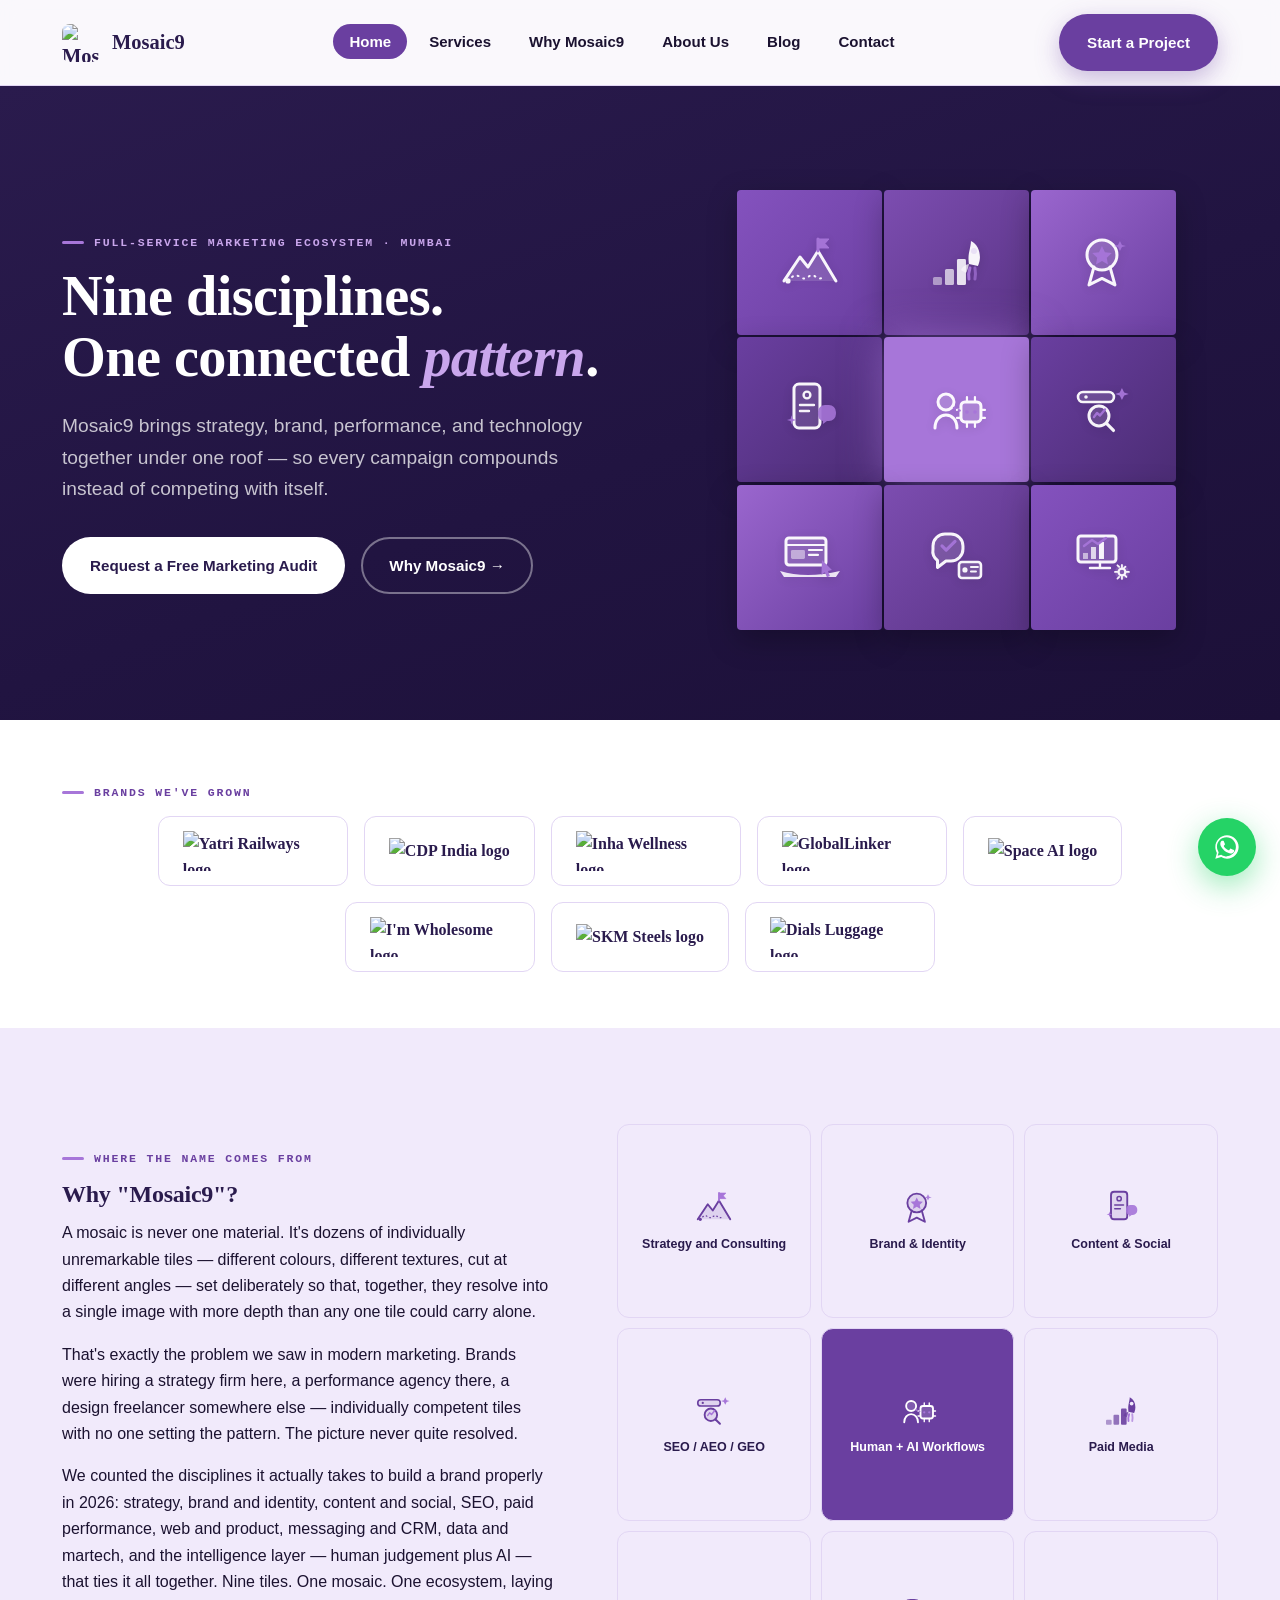
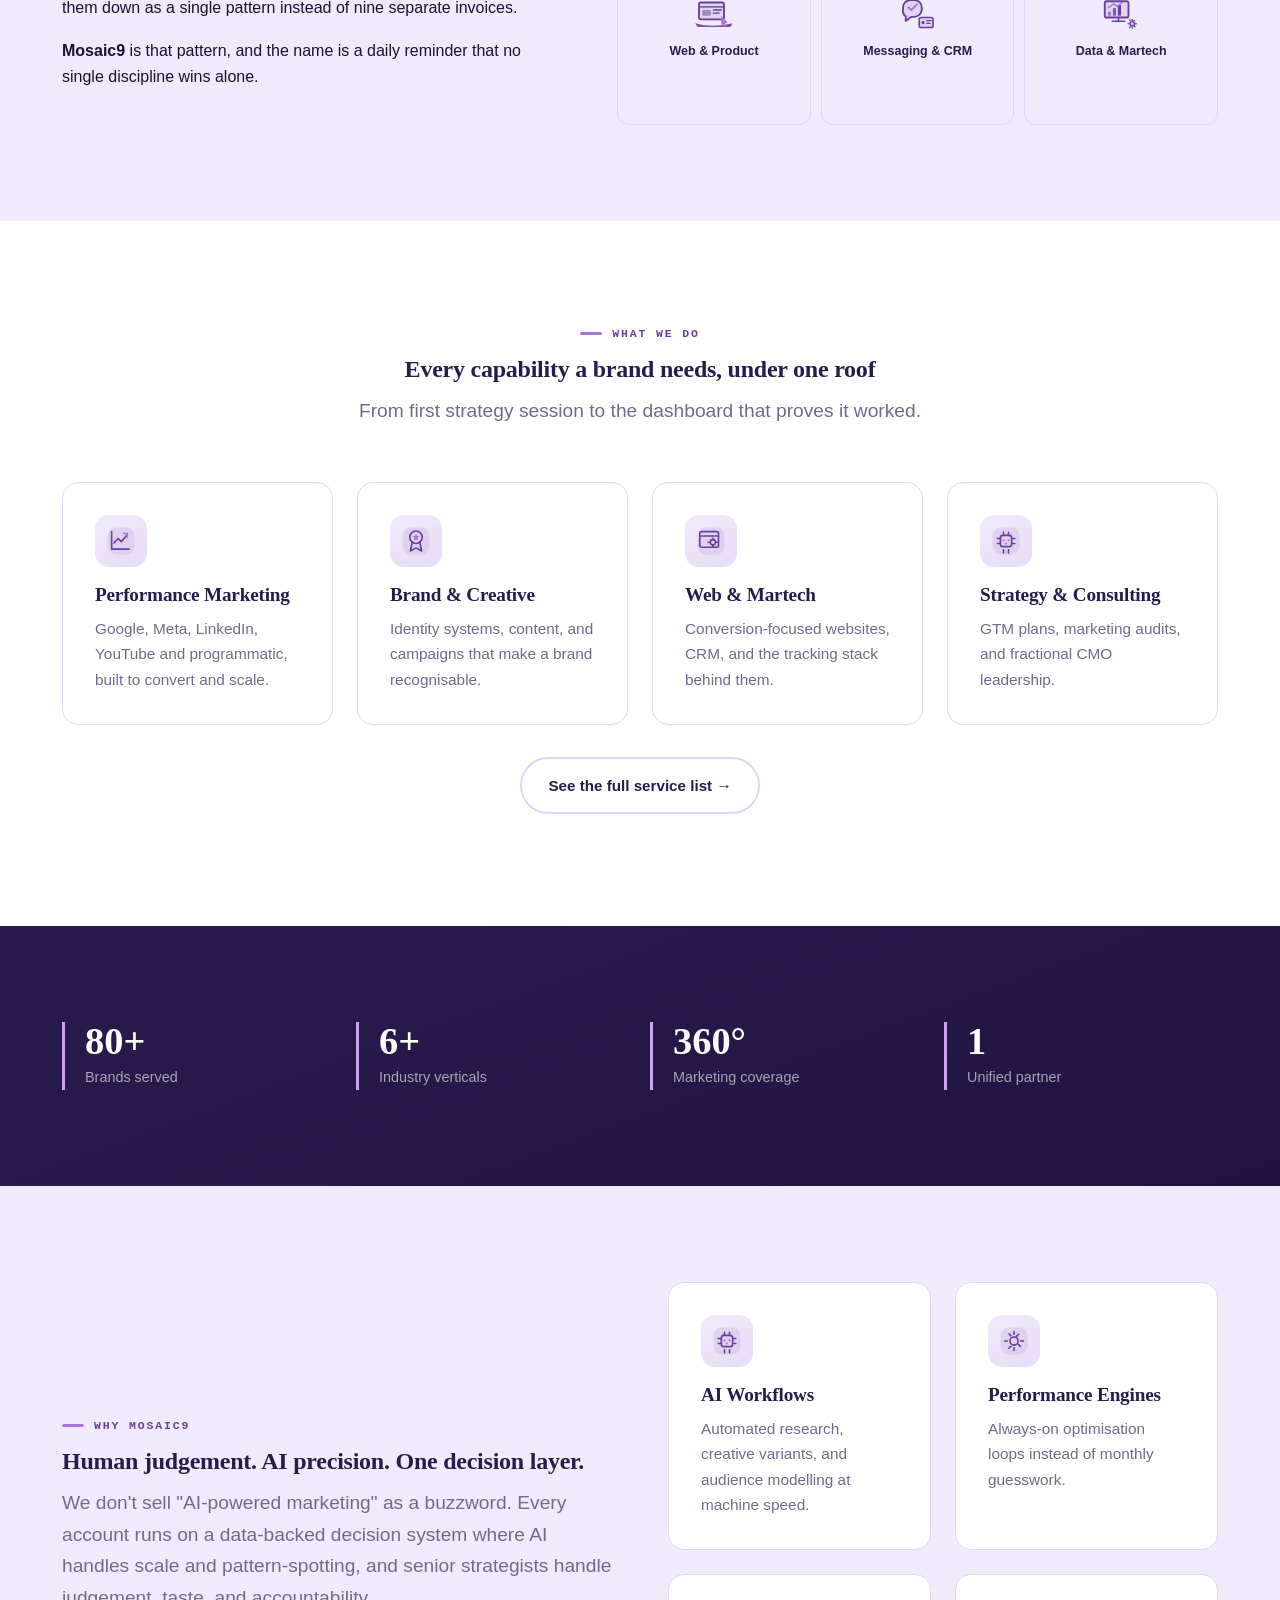
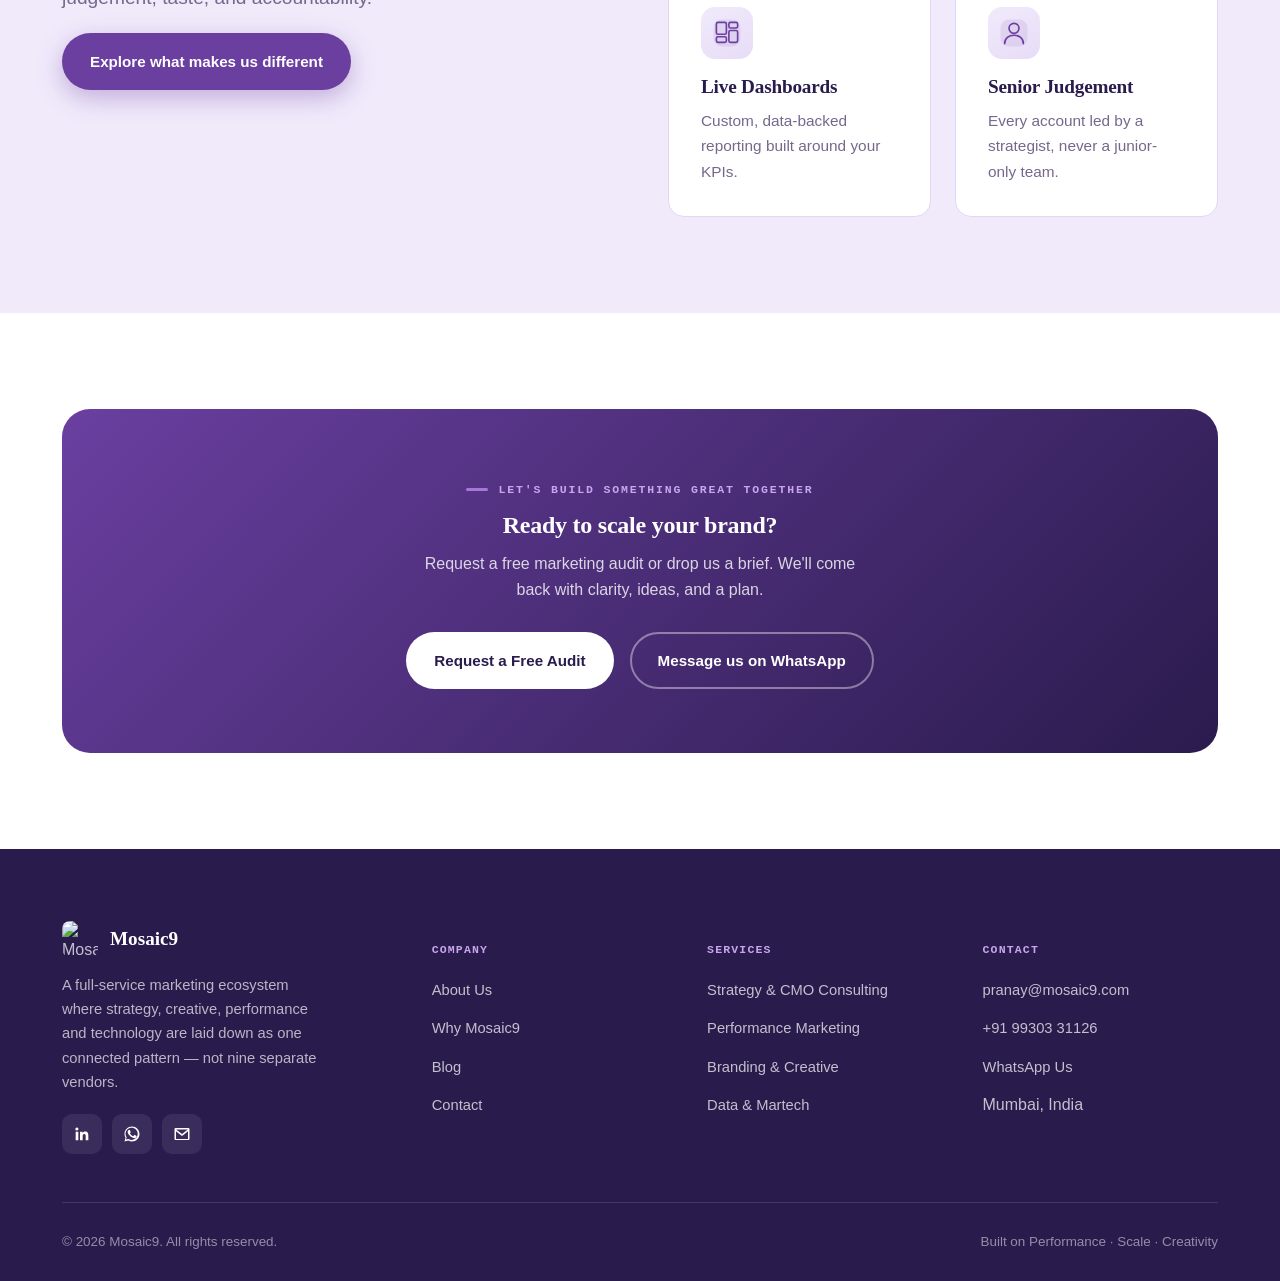
==== commit 04ca8984: "Update index.html" ====
--- a/index.html
+++ b/index.html
@@ -23,7 +23,7 @@
 <link rel="icon" type="image/png" sizes="32x32" href="assets/favicon-32.png">
 <link rel="icon" type="image/png" sizes="16x16" href="assets/favicon-16.png">
 <link rel="apple-touch-icon" href="assets/favicon-180.png">
-<link rel="stylesheet" href="css/style.css">
+<link rel="stylesheet" href="/style.css">
 </head>
 <body>
 <header class="site-header">
--- a/style.css
+++ b/style.css
@@ -0,0 +1,867 @@
+/* ============================================================
+   MOSAIC9 — Design System
+   Palette: deep violets + warm off-white, tile/mosaic motif
+   Type: Fraunces (display serif) / Manrope (body) / IBM Plex Mono (utility)
+   ============================================================ */
+
+@import url('https://fonts.googleapis.com/css2?family=Fraunces:ital,opsz,wght@0,9..144,300;0,9..144,500;0,9..144,600;0,9..144,700;0,9..144,900;1,9..144,500&family=Manrope:wght@400;500;600;700;800&family=IBM+Plex+Mono:wght@400;500;600&display=swap');
+
+:root{
+  /* Core palette */
+  --ink:        #1B1230;
+  --deep:       #2A1B4D;
+  --deep-2:     #211441;
+  --royal:      #6A3FA0;
+  --royal-2:    #7C4DB0;
+  --accent:     #A776D9;
+  --accent-2:   #C9A6EC;
+  --cream:      #FAF8FC;
+  --paper:      #FFFFFF;
+  --mist:       #F1EAFB;
+  --mist-2:     #E7DCF7;
+  --muted:      #75688C;
+  --line:       #E2D6F4;
+
+  --font-display: 'Fraunces', 'Georgia', serif;
+  --font-body: 'Manrope', -apple-system, BlinkMacSystemFont, 'Segoe UI', sans-serif;
+  --font-mono: 'IBM Plex Mono', ui-monospace, monospace;
+
+  --radius-sm: 8px;
+  --radius-md: 16px;
+  --radius-lg: 28px;
+
+  --shadow-card: 0 2px 24px rgba(42, 27, 77, 0.08);
+  --shadow-lift: 0 16px 48px rgba(42, 27, 77, 0.16);
+
+  --max-w: 1220px;
+}
+
+*, *::before, *::after{ box-sizing: border-box; }
+html{ scroll-behavior: smooth; }
+html:focus-within{ scroll-behavior: smooth; }
+
+body{
+  margin: 0;
+  background: var(--cream);
+  color: var(--ink);
+  font-family: var(--font-body);
+  font-size: 16px;
+  line-height: 1.65;
+  -webkit-font-smoothing: antialiased;
+  overflow-x: hidden;
+}
+
+@media (prefers-reduced-motion: reduce){
+  *, *::before, *::after{
+    animation-duration: 0.001ms !important;
+    animation-iteration-count: 1 !important;
+    transition-duration: 0.001ms !important;
+    scroll-behavior: auto !important;
+  }
+}
+
+img{ max-width: 100%; display: block; }
+a{ color: inherit; text-decoration: none; }
+:focus-visible{ outline: 3px solid var(--accent); outline-offset: 3px; border-radius: 4px; }
+
+.container{
+  max-width: var(--max-w);
+  margin: 0 auto;
+  padding: 0 32px;
+}
+
+h1, h2, h3, h4{
+  font-family: var(--font-display);
+  font-weight: 600;
+  line-height: 1.08;
+  margin: 0 0 0.5em;
+  color: var(--deep);
+  letter-spacing: -0.01em;
+}
+h1{ font-weight: 700; }
+p{ margin: 0 0 1em; color: var(--ink); }
+.lede{ font-size: 1.2rem; color: var(--muted); max-width: 60ch; }
+
+.eyebrow{
+  font-family: var(--font-mono);
+  font-size: 0.72rem;
+  letter-spacing: 0.16em;
+  text-transform: uppercase;
+  color: var(--royal);
+  font-weight: 600;
+  display: inline-flex;
+  align-items: center;
+  gap: 10px;
+  margin-bottom: 14px;
+}
+.eyebrow::before{
+  content: '';
+  width: 22px; height: 3px;
+  background: var(--accent);
+  display: inline-block;
+  border-radius: 2px;
+}
+.eyebrow.on-dark{ color: var(--accent-2); }
+
+/* ---------- Buttons ---------- */
+.btn{
+  display: inline-flex;
+  align-items: center;
+  gap: 10px;
+  font-family: var(--font-body);
+  font-weight: 700;
+  font-size: 0.95rem;
+  padding: 14px 26px;
+  border-radius: 999px;
+  border: 2px solid transparent;
+  cursor: pointer;
+  transition: transform 0.25s ease, box-shadow 0.25s ease, background 0.25s ease, color 0.25s ease;
+  white-space: nowrap;
+}
+.btn-primary{
+  background: var(--royal);
+  color: #fff;
+  box-shadow: 0 8px 24px rgba(106, 63, 160, 0.35);
+}
+.btn-primary:hover{ background: var(--deep); transform: translateY(-2px); box-shadow: 0 12px 28px rgba(42,27,77,0.35); }
+.btn-ghost{
+  background: transparent;
+  color: var(--deep);
+  border-color: var(--line);
+}
+.btn-ghost:hover{ border-color: var(--royal); color: var(--royal); transform: translateY(-2px); }
+.btn-on-dark{ background: #fff; color: var(--deep); }
+.btn-on-dark:hover{ background: var(--accent-2); color: var(--deep); transform: translateY(-2px); }
+.btn-outline-on-dark{ background: transparent; color: #fff; border-color: rgba(255,255,255,0.4); }
+.btn-outline-on-dark:hover{ border-color: #fff; transform: translateY(-2px); }
+
+/* ============================================================
+   HEADER / NAV
+   ============================================================ */
+.site-header{
+  position: sticky;
+  top: 0;
+  z-index: 100;
+  background: rgba(250, 248, 252, 0.85);
+  backdrop-filter: blur(10px) saturate(140%);
+  border-bottom: 1px solid var(--line);
+}
+.nav{
+  display: flex;
+  align-items: center;
+  justify-content: space-between;
+  padding: 14px 32px;
+  max-width: var(--max-w);
+  margin: 0 auto;
+}
+.brand{
+  display: flex;
+  align-items: center;
+  gap: 12px;
+  font-family: var(--font-display);
+  font-weight: 700;
+  font-size: 1.28rem;
+  color: var(--deep);
+}
+.brand img{ height: 38px; width: 38px; border-radius: 8px; }
+.nav-links{
+  display: flex;
+  align-items: center;
+  gap: 6px;
+  list-style: none;
+  margin: 0; padding: 0;
+}
+.nav-links a{
+  padding: 9px 16px;
+  border-radius: 999px;
+  font-size: 0.94rem;
+  font-weight: 600;
+  color: var(--ink);
+  transition: background 0.2s ease, color 0.2s ease;
+}
+.nav-links a:hover{ background: var(--mist); color: var(--royal); }
+.nav-links a.active{ background: var(--royal); color: #fff; }
+.nav-cta{ display: flex; align-items: center; gap: 14px; }
+.nav-toggle{
+  display: none;
+  background: none; border: none; cursor: pointer;
+  width: 42px; height: 42px;
+  border-radius: 10px;
+  align-items: center; justify-content: center;
+}
+.nav-toggle span, .nav-toggle span::before, .nav-toggle span::after{
+  content: ''; display: block;
+  width: 22px; height: 2px; background: var(--deep);
+  position: relative; transition: 0.25s ease;
+}
+.nav-toggle span::before{ position: absolute; top: -7px; }
+.nav-toggle span::after{ position: absolute; top: 7px; }
+
+@media (max-width: 920px){
+  .nav-links{
+    position: fixed; inset: 68px 0 0 0;
+    background: var(--cream);
+    flex-direction: column;
+    align-items: stretch;
+    padding: 20px;
+    gap: 4px;
+    transform: translateX(100%);
+    transition: transform 0.35s ease;
+    overflow-y: auto;
+  }
+  .nav-links.open{ transform: translateX(0); }
+  .nav-links a{ padding: 14px 18px; font-size: 1.05rem; }
+  .nav-toggle{ display: flex; }
+  .nav-cta .btn-primary{ padding: 10px 18px; font-size: 0.85rem; }
+}
+
+/* ============================================================
+   MOSAIC TILE MOTIF (signature system)
+   ============================================================ */
+.tile-grid-bg{
+  position: absolute; inset: 0;
+  display: grid;
+  grid-template-columns: repeat(3, 1fr);
+  grid-template-rows: repeat(3, 1fr);
+  gap: 3px;
+  opacity: 0.5;
+  pointer-events: none;
+}
+.tile-grid-bg span{ background: rgba(255,255,255,0.03); }
+
+.tile-divider{
+  display: grid;
+  grid-template-columns: repeat(9, 1fr);
+  gap: 4px;
+  height: 8px;
+  margin: 0 auto 0;
+  max-width: 260px;
+}
+.tile-divider i{
+  background: var(--accent);
+  border-radius: 2px;
+  opacity: 0.35;
+}
+.tile-divider i:nth-child(3n+1){ opacity: 0.9; background: var(--royal); }
+.tile-divider i:nth-child(3n+2){ opacity: 0.55; }
+
+/* ============================================================
+   HERO — mosaic assembly animation
+   ============================================================ */
+.hero{
+  position: relative;
+  background: linear-gradient(160deg, var(--deep) 0%, var(--deep-2) 55%, #1c1038 100%);
+  color: #fff;
+  overflow: hidden;
+  padding: 64px 0 0;
+}
+.hero-inner{
+  max-width: var(--max-w);
+  margin: 0 auto;
+  padding: 40px 32px 90px;
+  display: grid;
+  grid-template-columns: 1.05fr 0.95fr;
+  gap: 56px;
+  align-items: center;
+}
+.hero h1{
+  color: #fff;
+  font-size: clamp(2.4rem, 4.4vw, 3.6rem);
+  margin-bottom: 22px;
+}
+.hero h1 em{
+  font-style: italic;
+  color: var(--accent-2);
+}
+.hero p.lede{ color: rgba(255,255,255,0.75); max-width: 52ch; }
+.hero-ctas{ display: flex; gap: 16px; margin-top: 32px; flex-wrap: wrap; }
+
+.mosaic-visual{
+  position: relative;
+  width: 100%;
+  aspect-ratio: 1/1;
+  max-width: 440px;
+  margin: 0 auto;
+}
+.mosaic-visual::after{
+  content: '';
+  position: absolute;
+  inset: -8px;
+  border-radius: 26px;
+  opacity: 0;
+  pointer-events: none;
+  box-shadow: 0 0 0 0 rgba(167,118,217,0.5);
+  animation: unifyPulse 1.5s ease-out 2.75s forwards;
+}
+.mosaic-visual .tiles{
+  position: absolute; inset: 0;
+  display: grid;
+  grid-template-columns: repeat(3, 1fr);
+  grid-template-rows: repeat(3, 1fr);
+  gap: 8px;
+  animation: tilesGapClose 1.1s ease-in-out 1.8s forwards;
+}
+.mosaic-visual .tile{
+  border-radius: 14px;
+  background: linear-gradient(135deg, var(--royal-2), var(--royal));
+  opacity: 0;
+  transform: scale(0.4) rotate(-8deg);
+  box-shadow: 0 10px 30px rgba(0,0,0,0.25);
+  perspective: 900px;
+  animation-name: tileIn, tileFuse;
+  animation-duration: 0.9s, 1.1s;
+  animation-timing-function: cubic-bezier(.2,.8,.3,1), ease-in-out;
+  animation-fill-mode: forwards, forwards;
+  animation-delay: 0s, 1.8s;
+}
+.mosaic-visual .tile-inner{
+  position: relative;
+  width: 100%; height: 100%;
+  transform-style: preserve-3d;
+  transition: transform 0.7s cubic-bezier(.4,.2,.2,1);
+}
+.mosaic-visual .tile:hover .tile-inner{ transform: rotateY(180deg); }
+.mosaic-visual .tile-face{
+  position: absolute; inset: 0;
+  backface-visibility: hidden;
+  -webkit-backface-visibility: hidden;
+  border-radius: inherit;
+  display: flex;
+  align-items: center;
+  justify-content: center;
+}
+.mosaic-visual .tile-back{
+  transform: rotateY(180deg);
+  padding: 8px;
+  text-align: center;
+}
+.mosaic-visual .tile-back span{
+  font-family: var(--font-body);
+  font-weight: 800;
+  font-size: 0.72rem;
+  line-height: 1.2;
+  letter-spacing: 0.01em;
+}
+.mosaic-visual .tile{ color: #fff; }
+.mosaic-visual .tile svg{ width: 44%; height: 44%; opacity: 0.95; filter: drop-shadow(0 2px 6px rgba(0,0,0,0.15)); }
+.mosaic-visual .tile:nth-child(1){ animation-delay: 0.05s, 1.8s; background: linear-gradient(135deg,#8452BE,#6A3FA0);}
+.mosaic-visual .tile:nth-child(2){ animation-delay: 0.15s, 1.8s; background: linear-gradient(135deg,#7C4DB0,#5A3486);}
+.mosaic-visual .tile:nth-child(3){ animation-delay: 0.25s, 1.8s; background: linear-gradient(135deg,#9A66CE,#6A3FA0);}
+.mosaic-visual .tile:nth-child(4){ animation-delay: 0.35s, 1.8s; background: linear-gradient(135deg,#6A3FA0,#4B2C74);}
+.mosaic-visual .tile:nth-child(5){ animation-delay: 0.45s, 1.8s; background: var(--accent); box-shadow: 0 0 40px rgba(167,118,217,0.55);}
+.mosaic-visual .tile:nth-child(6){ animation-delay: 0.55s, 1.8s; background: linear-gradient(135deg,#6A3FA0,#4B2C74);}
+.mosaic-visual .tile:nth-child(7){ animation-delay: 0.65s, 1.8s; background: linear-gradient(135deg,#9A66CE,#6A3FA0);}
+.mosaic-visual .tile:nth-child(8){ animation-delay: 0.75s, 1.8s; background: linear-gradient(135deg,#7C4DB0,#5A3486);}
+.mosaic-visual .tile:nth-child(9){ animation-delay: 0.85s, 1.8s; background: linear-gradient(135deg,#8452BE,#6A3FA0);}
+
+@keyframes tileIn{
+  to{ opacity: 1; transform: scale(1) rotate(0deg); }
+}
+@keyframes tileFuse{
+  0%{ border-radius: 14px; }
+  100%{ border-radius: 4px; }
+}
+@keyframes tilesGapClose{
+  0%{ gap: 8px; }
+  100%{ gap: 2px; }
+}
+@keyframes unifyPulse{
+  0%{ box-shadow: 0 0 0 0 rgba(167,118,217,0.5); opacity: 1; }
+  100%{ box-shadow: 0 0 0 22px rgba(167,118,217,0); opacity: 0; }
+}
+.mosaic-visual .tile:hover{ transform: scale(1.06); transition: transform 0.3s ease; z-index: 2; }
+
+@media (prefers-reduced-motion: reduce){
+  .mosaic-visual .tile{ animation: none; opacity: 1; transform: none; }
+  .mosaic-visual .tiles{ animation: none; gap: 2px; }
+  .mosaic-visual::after{ animation: none; opacity: 0; }
+}
+
+/* ============================================================
+   SECTIONS
+   ============================================================ */
+section{ padding: 96px 0; }
+.section-head{ max-width: 680px; margin-bottom: 56px; }
+.section-head.center{ margin-left: auto; margin-right: auto; text-align: center; }
+.bg-mist{ background: var(--mist); }
+.bg-deep{ background: linear-gradient(160deg, var(--deep) 0%, var(--deep-2) 100%); color: #fff; }
+.bg-deep h2, .bg-deep h3{ color: #fff; }
+.bg-deep p{ color: rgba(255,255,255,0.78); }
+.bg-paper{ background: var(--paper); }
+
+/* ---------- Grid / Cards ---------- */
+.grid{ display: grid; gap: 24px; }
+.grid-2{ grid-template-columns: repeat(2, 1fr); }
+.grid-3{ grid-template-columns: repeat(3, 1fr); }
+.grid-4{ grid-template-columns: repeat(4, 1fr); }
+
+.card{
+  background: var(--paper);
+  border: 1px solid var(--line);
+  border-radius: var(--radius-md);
+  padding: 32px;
+  transition: transform 0.3s ease, box-shadow 0.3s ease, border-color 0.3s ease;
+  position: relative;
+}
+.card:hover{ transform: translateY(-6px); box-shadow: var(--shadow-lift); border-color: transparent; }
+.card .tile-tag{
+  font-family: var(--font-mono);
+  font-size: 0.7rem;
+  color: var(--accent);
+  background: var(--mist);
+  border-radius: 6px;
+  padding: 4px 9px;
+  display: inline-block;
+  margin-bottom: 16px;
+  letter-spacing: 0.06em;
+}
+.card h3{ font-size: 1.2rem; margin-bottom: 10px; }
+.card p{ color: var(--muted); font-size: 0.96rem; margin-bottom: 0; }
+.card-icon{
+  width: 52px; height: 52px;
+  border-radius: 14px;
+  background: linear-gradient(150deg, var(--mist) 0%, var(--mist-2) 100%);
+  display: flex; align-items: center; justify-content: center;
+  margin-bottom: 18px;
+  color: var(--royal);
+  transition: transform 0.3s ease, background 0.3s ease;
+}
+.card:hover .card-icon{ transform: scale(1.06) rotate(-2deg); background: linear-gradient(150deg, var(--royal) 0%, var(--deep) 100%); color: #fff; }
+.card-icon svg{ width: 30px; height: 30px; display: block; }
+.card-dark .card-icon{ background: rgba(255,255,255,0.1); color: #fff; }
+
+.card-dark{
+  background: rgba(255,255,255,0.05);
+  border: 1px solid rgba(255,255,255,0.1);
+}
+.card-dark:hover{ background: rgba(255,255,255,0.08); }
+.card-dark h3{ color: #fff; }
+.card-dark p{ color: rgba(255,255,255,0.7); }
+
+/* ---------- Stats ---------- */
+.stat-strip{
+  display: grid;
+  grid-template-columns: repeat(4, 1fr);
+  gap: 20px;
+}
+.stat{
+  border-left: 3px solid var(--accent);
+  padding-left: 20px;
+}
+.stat .num{ font-family: var(--font-display); font-size: 2.4rem; font-weight: 700; color: var(--deep); line-height: 1; }
+.bg-deep .stat .num{ color: #fff; }
+.stat .label{ color: var(--muted); font-size: 0.9rem; margin-top: 6px; }
+.bg-deep .stat .label{ color: rgba(255,255,255,0.6); }
+.bg-deep .stat{ border-color: var(--accent-2); }
+
+/* ---------- Client logo strip ---------- */
+.logo-strip{
+  display: flex;
+  flex-wrap: wrap;
+  gap: 16px;
+  justify-content: center;
+}
+.logo-chip{
+  display: flex; align-items: center; gap: 10px;
+  background: var(--paper);
+  border: 1px solid var(--line);
+  border-radius: 12px;
+  padding: 16px 22px;
+  font-family: var(--font-display);
+  font-weight: 600;
+  font-size: 1rem;
+  color: var(--deep);
+  min-width: 170px;
+  justify-content: center;
+  transition: transform 0.25s ease, box-shadow 0.25s ease;
+}
+.logo-chip:hover{ transform: translateY(-4px); box-shadow: var(--shadow-card); }
+.logo-chip .dot{
+  width: 10px; height: 10px; border-radius: 3px;
+  background: var(--accent);
+  flex-shrink: 0;
+}
+.logo-chip-img{
+  padding: 14px 24px;
+  min-width: 150px;
+}
+.logo-chip-img img{
+  max-height: 40px;
+  max-width: 140px;
+  width: auto;
+  object-fit: contain;
+}
+
+/* ---------- Naming story / mosaic breakdown ---------- */
+.name-story{
+  display: grid;
+  grid-template-columns: 0.9fr 1.1fr;
+  gap: 64px;
+  align-items: center;
+}
+.tile-legend{
+  display: grid;
+  grid-template-columns: repeat(3, 1fr);
+  gap: 10px;
+}
+.tile-legend .cell{
+  aspect-ratio: 1;
+  border-radius: 12px;
+  background: var(--mist);
+  border: 1px solid var(--line);
+  display: flex;
+  flex-direction: column;
+  align-items: center;
+  justify-content: center;
+  text-align: center;
+  padding: 10px;
+  font-family: var(--font-mono);
+  font-size: 0.68rem;
+  color: var(--royal);
+  gap: 6px;
+  transition: background 0.25s ease, transform 0.25s ease;
+}
+.tile-legend .cell svg{ width: 40px; height: 40px; display: block; }
+.tile-legend .cell:hover{ background: var(--royal); color: #fff; transform: scale(1.04); }
+.tile-legend .cell strong{ font-family: var(--font-body); font-size: 0.78rem; color: var(--deep); text-transform: none; letter-spacing: 0; }
+.tile-legend .cell:hover strong{ color: #fff; }
+.tile-legend .cell:nth-child(5){ background: var(--royal); color: #fff; }
+.tile-legend .cell:nth-child(5) strong{ color: #fff; }
+
+/* ---------- Timeline / process (genuinely sequential) ---------- */
+.process-rail{
+  display: grid;
+  grid-template-columns: repeat(6, 1fr);
+  gap: 18px;
+}
+.process-step .idx{
+  font-family: var(--font-mono);
+  color: var(--accent);
+  font-size: 0.85rem;
+  margin-bottom: 10px;
+}
+.process-step h4{ font-size: 1rem; margin-bottom: 4px; }
+.process-step .when{ font-family: var(--font-mono); font-size: 0.72rem; color: var(--royal); margin-bottom: 10px; display: block; }
+.process-step p{ font-size: 0.88rem; color: var(--muted); }
+.process-rail-line{
+  grid-column: 1 / -1;
+  height: 2px;
+  background: var(--line);
+  position: relative;
+  margin-bottom: 8px;
+}
+
+/* ---------- Founder ---------- */
+.founder{
+  display: grid;
+  grid-template-columns: 320px 1fr;
+  gap: 56px;
+  align-items: start;
+}
+.founder-photo{
+  aspect-ratio: 1/1.02;
+  border-radius: var(--radius-lg);
+  background: linear-gradient(150deg, var(--royal-2), var(--deep));
+  display: flex; align-items: center; justify-content: center;
+  color: #fff;
+  position: relative;
+  overflow: hidden;
+}
+.founder-photo img{
+  width: 100%; height: 100%;
+  object-fit: cover;
+  object-position: center 15%;
+}
+.founder-photo .initials{
+  font-family: var(--font-display);
+  font-size: 5rem;
+  font-weight: 700;
+  opacity: 0.9;
+}
+.founder-photo .tile-grid-bg span{ border: 1px solid rgba(255,255,255,0.06); }
+.founder-cred{
+  display: flex; gap: 12px; margin-top: 20px; flex-wrap: wrap;
+}
+.founder-cred span{
+  font-family: var(--font-mono);
+  font-size: 0.75rem;
+  background: var(--mist);
+  color: var(--royal);
+  padding: 6px 12px;
+  border-radius: 999px;
+}
+
+/* ---------- Values ---------- */
+.value-row{
+  display: grid;
+  grid-template-columns: 60px 1fr;
+  gap: 24px;
+  padding: 28px 0;
+  border-bottom: 1px solid var(--line);
+}
+.value-row:last-child{ border-bottom: none; }
+.value-row .mark{ font-family: var(--font-display); font-size: 1.6rem; color: var(--accent); font-weight: 700; }
+
+/* ---------- Forms ---------- */
+.contact-wrap{
+  display: grid;
+  grid-template-columns: 1fr 1fr;
+  gap: 56px;
+  align-items: start;
+}
+.form-field{ margin-bottom: 20px; }
+.form-field label{
+  display: block;
+  font-weight: 700;
+  font-size: 0.88rem;
+  margin-bottom: 8px;
+  color: var(--deep);
+}
+.form-field input, .form-field textarea, .form-field select{
+  width: 100%;
+  padding: 14px 16px;
+  border-radius: var(--radius-sm);
+  border: 1.5px solid var(--line);
+  background: var(--paper);
+  font-family: var(--font-body);
+  font-size: 0.96rem;
+  color: var(--ink);
+  transition: border-color 0.2s ease, box-shadow 0.2s ease;
+}
+.form-field input:focus, .form-field textarea:focus, .form-field select:focus{
+  border-color: var(--royal);
+  box-shadow: 0 0 0 4px rgba(106,63,160,0.12);
+  outline: none;
+}
+.form-field textarea{ resize: vertical; min-height: 130px; }
+.form-note{
+  font-size: 0.82rem;
+  color: var(--muted);
+  margin-top: 10px;
+}
+.info-card{
+  background: var(--mist);
+  border-radius: var(--radius-md);
+  padding: 28px;
+  margin-bottom: 18px;
+}
+.info-card h4{ margin-bottom: 6px; font-size: 1.02rem; }
+.info-card p{ margin-bottom: 0; color: var(--muted); }
+.info-card a{ color: var(--royal); font-weight: 700; }
+
+/* ---------- Blog ---------- */
+.blog-card{
+  display: flex;
+  flex-direction: column;
+  height: 100%;
+}
+.blog-card .tag{
+  font-family: var(--font-mono);
+  font-size: 0.68rem;
+  letter-spacing: 0.08em;
+  text-transform: uppercase;
+  color: var(--royal);
+  background: var(--mist);
+  padding: 4px 10px;
+  border-radius: 6px;
+  display: inline-block;
+  margin-bottom: 14px;
+  width: fit-content;
+}
+.blog-card h3{ font-size: 1.15rem; }
+.blog-meta{
+  margin-top: auto;
+  padding-top: 16px;
+  font-size: 0.8rem;
+  color: var(--muted);
+  font-family: var(--font-mono);
+}
+.blog-cover{
+  height: 150px;
+  border-radius: var(--radius-sm);
+  margin-bottom: 20px;
+  background: linear-gradient(135deg, var(--mist-2), var(--accent-2));
+  position: relative;
+  overflow: hidden;
+  display: flex;
+  align-items: center;
+  justify-content: center;
+  color: var(--deep);
+}
+.blog-cover svg{ width: 76px; height: 76px; filter: drop-shadow(0 4px 10px rgba(42,27,77,0.18)); }
+
+article.post{
+  max-width: 760px;
+  margin: 0 auto;
+}
+article.post h1{ font-size: clamp(1.9rem, 3.4vw, 2.6rem); }
+article.post .post-meta{
+  font-family: var(--font-mono);
+  font-size: 0.82rem;
+  color: var(--muted);
+  margin-bottom: 32px;
+  display: flex; gap: 16px; flex-wrap: wrap;
+}
+article.post h2{ font-size: 1.5rem; margin-top: 2em; }
+article.post h3{ font-size: 1.15rem; margin-top: 1.6em; }
+article.post p, article.post li{ color: #382C55; font-size: 1.04rem; }
+article.post ul, article.post ol{ padding-left: 1.3em; }
+article.post blockquote{
+  margin: 32px 0; padding: 4px 0 4px 24px;
+  border-left: 3px solid var(--accent);
+  font-family: var(--font-display);
+  font-style: italic;
+  font-size: 1.2rem;
+  color: var(--deep);
+}
+
+/* ---------- CTA band ---------- */
+.cta-band{
+  background: linear-gradient(135deg, var(--royal) 0%, var(--deep) 100%);
+  border-radius: var(--radius-lg);
+  padding: 64px;
+  color: #fff;
+  text-align: center;
+  position: relative;
+  overflow: hidden;
+}
+.cta-band h2{ color: #fff; }
+.cta-band p{ color: rgba(255,255,255,0.8); max-width: 52ch; margin-left: auto; margin-right: auto; }
+.cta-actions{ display: flex; gap: 16px; justify-content: center; margin-top: 28px; flex-wrap: wrap; }
+
+/* ============================================================
+   FOOTER
+   ============================================================ */
+.site-footer{
+  background: var(--deep);
+  color: rgba(255,255,255,0.72);
+  padding: 72px 0 28px;
+}
+.footer-grid{
+  display: grid;
+  grid-template-columns: 1.4fr 1fr 1fr 1fr;
+  gap: 40px;
+  padding-bottom: 48px;
+  border-bottom: 1px solid rgba(255,255,255,0.12);
+}
+.footer-brand{ display: flex; align-items: center; gap: 12px; margin-bottom: 16px; }
+.footer-brand img{ height: 36px; width: 36px; border-radius: 8px; }
+.footer-brand span{ font-family: var(--font-display); font-weight: 700; font-size: 1.2rem; color: #fff; }
+.site-footer p{ color: rgba(255,255,255,0.68); }
+.footer-col h5{
+  font-family: var(--font-mono);
+  font-size: 0.72rem;
+  letter-spacing: 0.1em;
+  text-transform: uppercase;
+  color: var(--accent-2);
+  margin-bottom: 18px;
+}
+.footer-col ul{ list-style: none; margin: 0; padding: 0; display: flex; flex-direction: column; gap: 12px; }
+.footer-col a{ font-size: 0.92rem; transition: color 0.2s ease; }
+.footer-col a:hover{ color: #fff; }
+.footer-bottom{
+  display: flex; justify-content: space-between; align-items: center;
+  padding-top: 28px; flex-wrap: wrap; gap: 16px;
+}
+.footer-bottom p{ margin: 0; font-size: 0.84rem; color: rgba(255,255,255,0.5); }
+.social-row{ display: flex; gap: 10px; }
+.social-row a{
+  width: 40px; height: 40px;
+  border-radius: 10px;
+  background: rgba(255,255,255,0.08);
+  display: flex; align-items: center; justify-content: center;
+  transition: background 0.2s ease, transform 0.2s ease;
+}
+.social-row a:hover{ background: var(--accent); transform: translateY(-3px); }
+.social-row svg{ width: 18px; height: 18px; fill: #fff; }
+
+/* WhatsApp floating button */
+.wa-float{
+  position: fixed;
+  bottom: 24px; right: 24px;
+  width: 58px; height: 58px;
+  border-radius: 50%;
+  background: #25D366;
+  display: flex; align-items: center; justify-content: center;
+  box-shadow: 0 10px 30px rgba(37,211,102,0.45);
+  z-index: 200;
+  transition: transform 0.25s ease;
+}
+.wa-float:hover{ transform: scale(1.08); }
+.wa-float svg{ width: 28px; height: 28px; fill: #fff; }
+
+/* ---------- Page hero (interior pages) ---------- */
+.page-hero{
+  background: linear-gradient(160deg, var(--deep) 0%, var(--deep-2) 100%);
+  color: #fff;
+  padding: 74px 0 88px;
+  position: relative;
+  overflow: hidden;
+}
+.page-hero h1{ color: #fff; font-size: clamp(2.1rem, 3.8vw, 3rem); max-width: 18ch; }
+.page-hero p.lede{ color: rgba(255,255,255,0.75); }
+.page-hero .tile-corner{
+  position: absolute;
+  top: -40px; right: -40px;
+  width: 260px; height: 260px;
+  display: grid; grid-template-columns: repeat(3,1fr); gap: 6px;
+  opacity: 0.5;
+  transform: rotate(12deg);
+}
+.page-hero .tile-corner div{ background: rgba(255,255,255,0.06); border-radius: 8px; }
+.page-hero .tile-corner div:nth-child(3n+1){ background: rgba(167,118,217,0.25); }
+
+.page-hero-grid{
+  display: grid;
+  grid-template-columns: 1.15fr 0.85fr;
+  gap: 48px;
+  align-items: center;
+}
+.page-hero-grid .mosaic-visual{ max-width: 300px; margin: 0 auto; }
+@media (max-width: 860px){
+  .page-hero-grid{ grid-template-columns: 1fr; }
+  .page-hero-grid .mosaic-visual{ max-width: 220px; margin-top: 24px; }
+}
+
+/* ---------- Utility ---------- */
+.text-center{ text-align: center; }
+.mt-0{ margin-top: 0; }
+.flex-center{ display: flex; align-items: center; justify-content: center; }
+.divider-sm{ height: 1px; background: var(--line); margin: 40px 0; }
+.pill{
+  display: inline-block;
+  font-family: var(--font-mono);
+  font-size: 0.72rem;
+  background: var(--mist);
+  color: var(--royal);
+  padding: 6px 14px;
+  border-radius: 999px;
+  margin-bottom: 8px;
+}
+
+/* ============================================================
+   RESPONSIVE
+   ============================================================ */
+@media (max-width: 980px){
+  .hero-inner{ grid-template-columns: 1fr; gap: 40px; }
+  .mosaic-visual{ max-width: 320px; order: -1; }
+  .name-story{ grid-template-columns: 1fr; gap: 36px; }
+  .founder{ grid-template-columns: 1fr; }
+  .founder-photo{ max-width: 260px; }
+  .contact-wrap{ grid-template-columns: 1fr; }
+  .grid-2, .grid-3, .grid-4{ grid-template-columns: repeat(2, 1fr); }
+  .stat-strip{ grid-template-columns: repeat(2, 1fr); gap: 28px; }
+  .footer-grid{ grid-template-columns: 1fr 1fr; }
+  .process-rail{ grid-template-columns: repeat(3, 1fr); row-gap: 32px; }
+  .process-rail-line{ display: none; }
+}
+@media (max-width: 620px){
+  .container{ padding: 0 20px; }
+  section{ padding: 64px 0; }
+  .grid-2, .grid-3, .grid-4{ grid-template-columns: 1fr; }
+  .stat-strip{ grid-template-columns: 1fr 1fr; }
+  .footer-grid{ grid-template-columns: 1fr; }
+  .footer-bottom{ flex-direction: column; align-items: flex-start; }
+  .cta-band{ padding: 40px 24px; }
+  .process-rail{ grid-template-columns: 1fr 1fr; }
+}
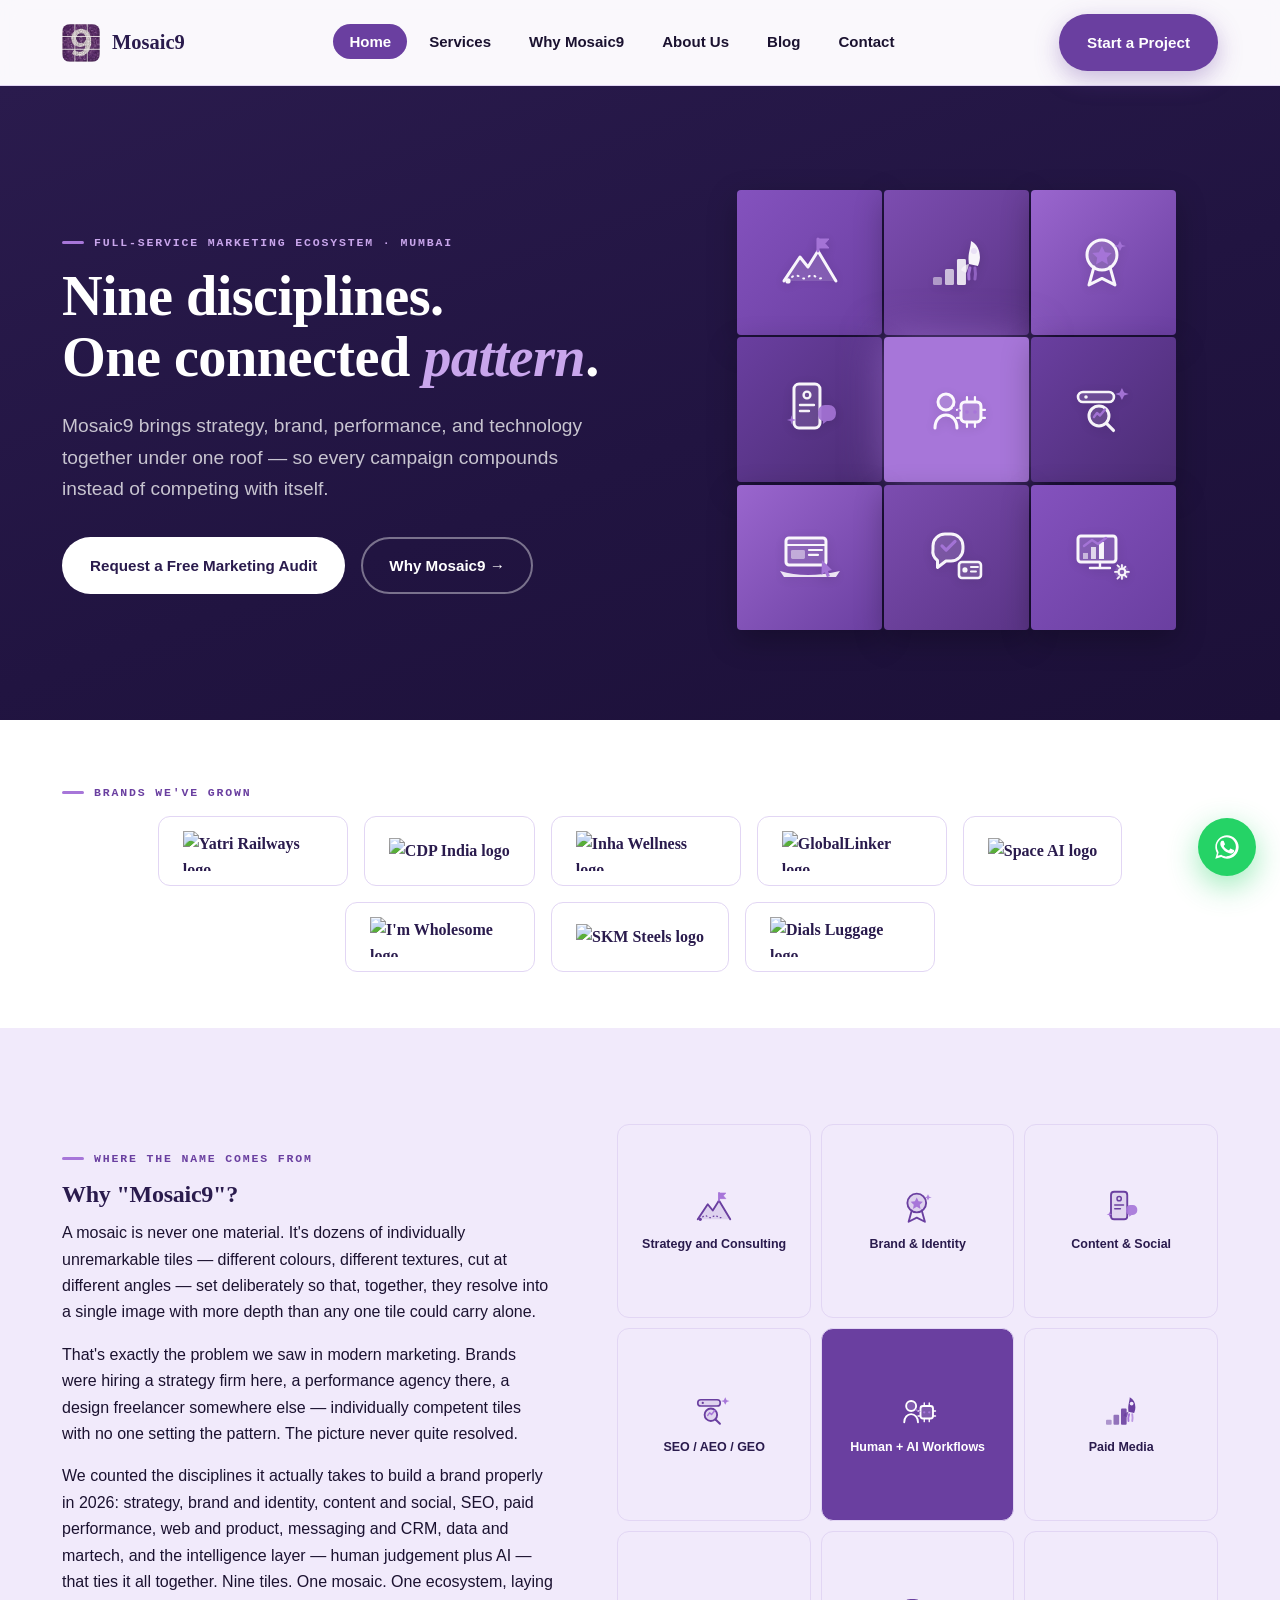
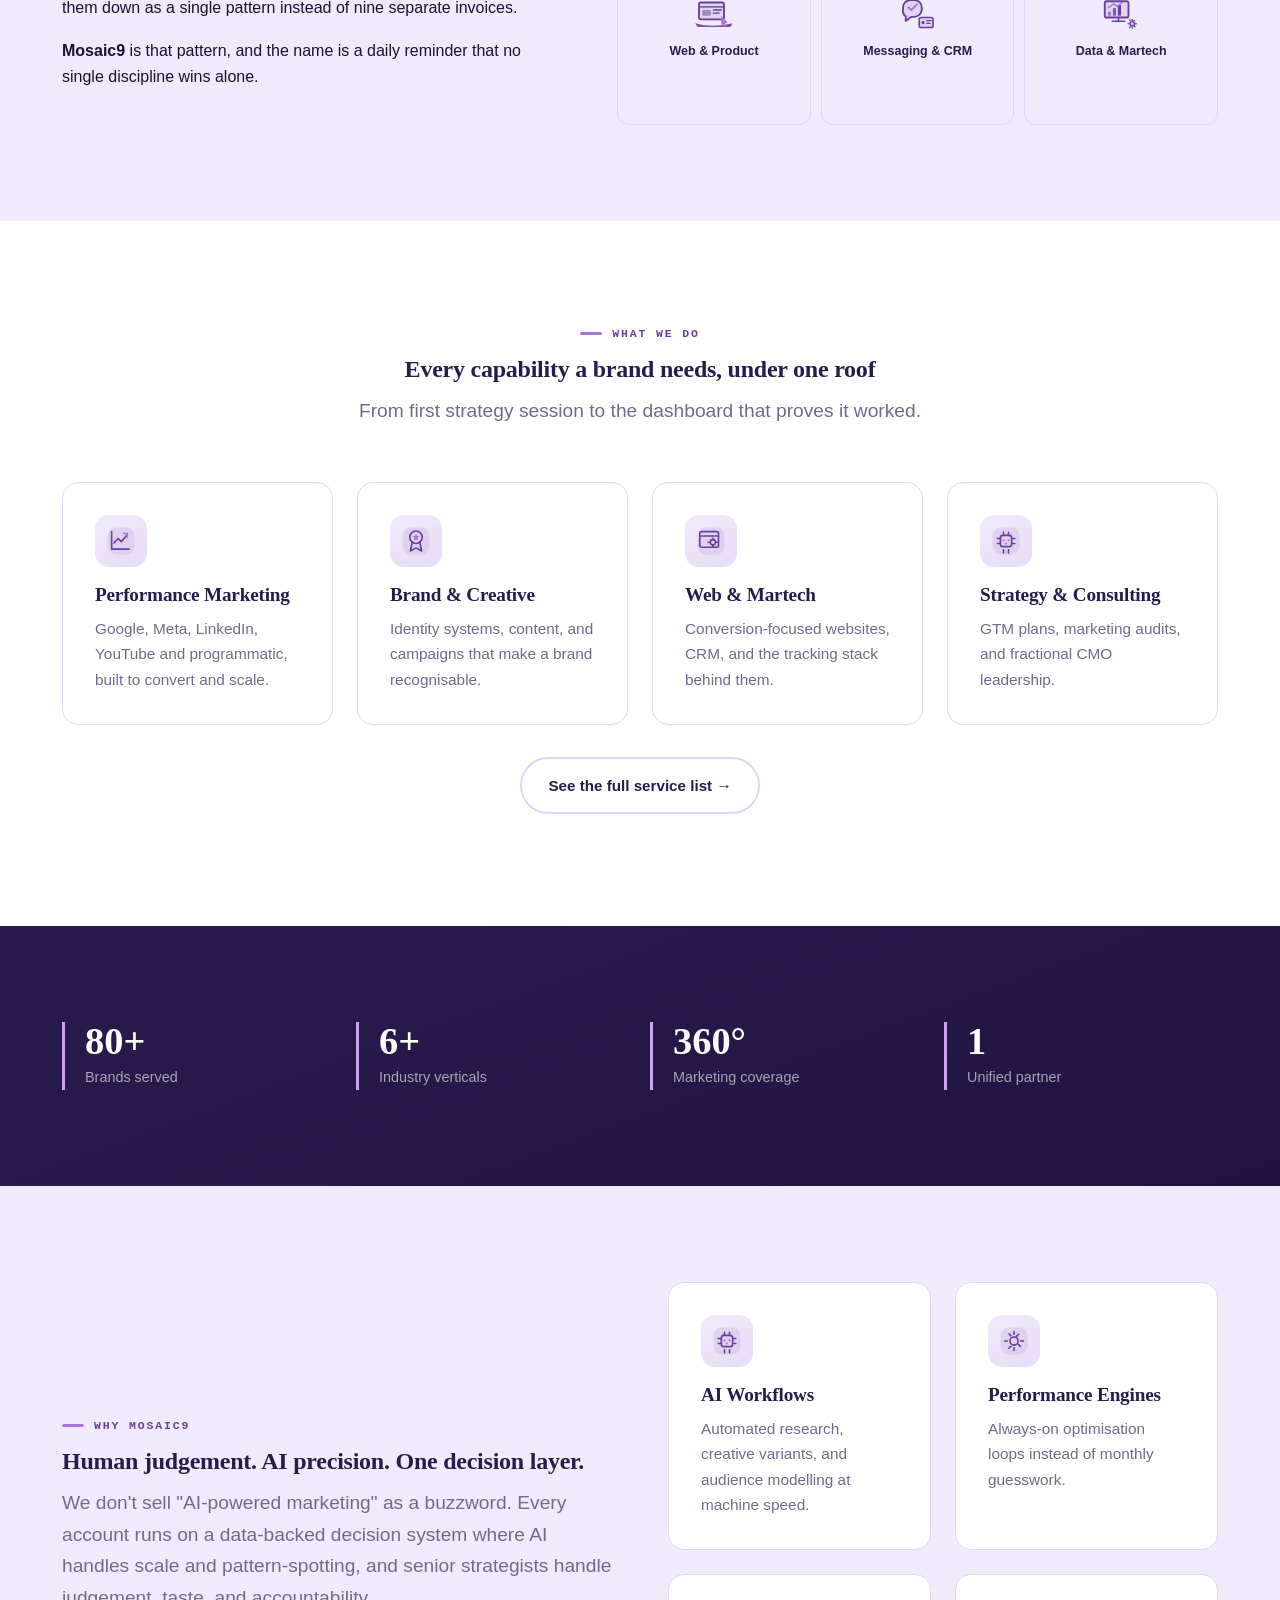
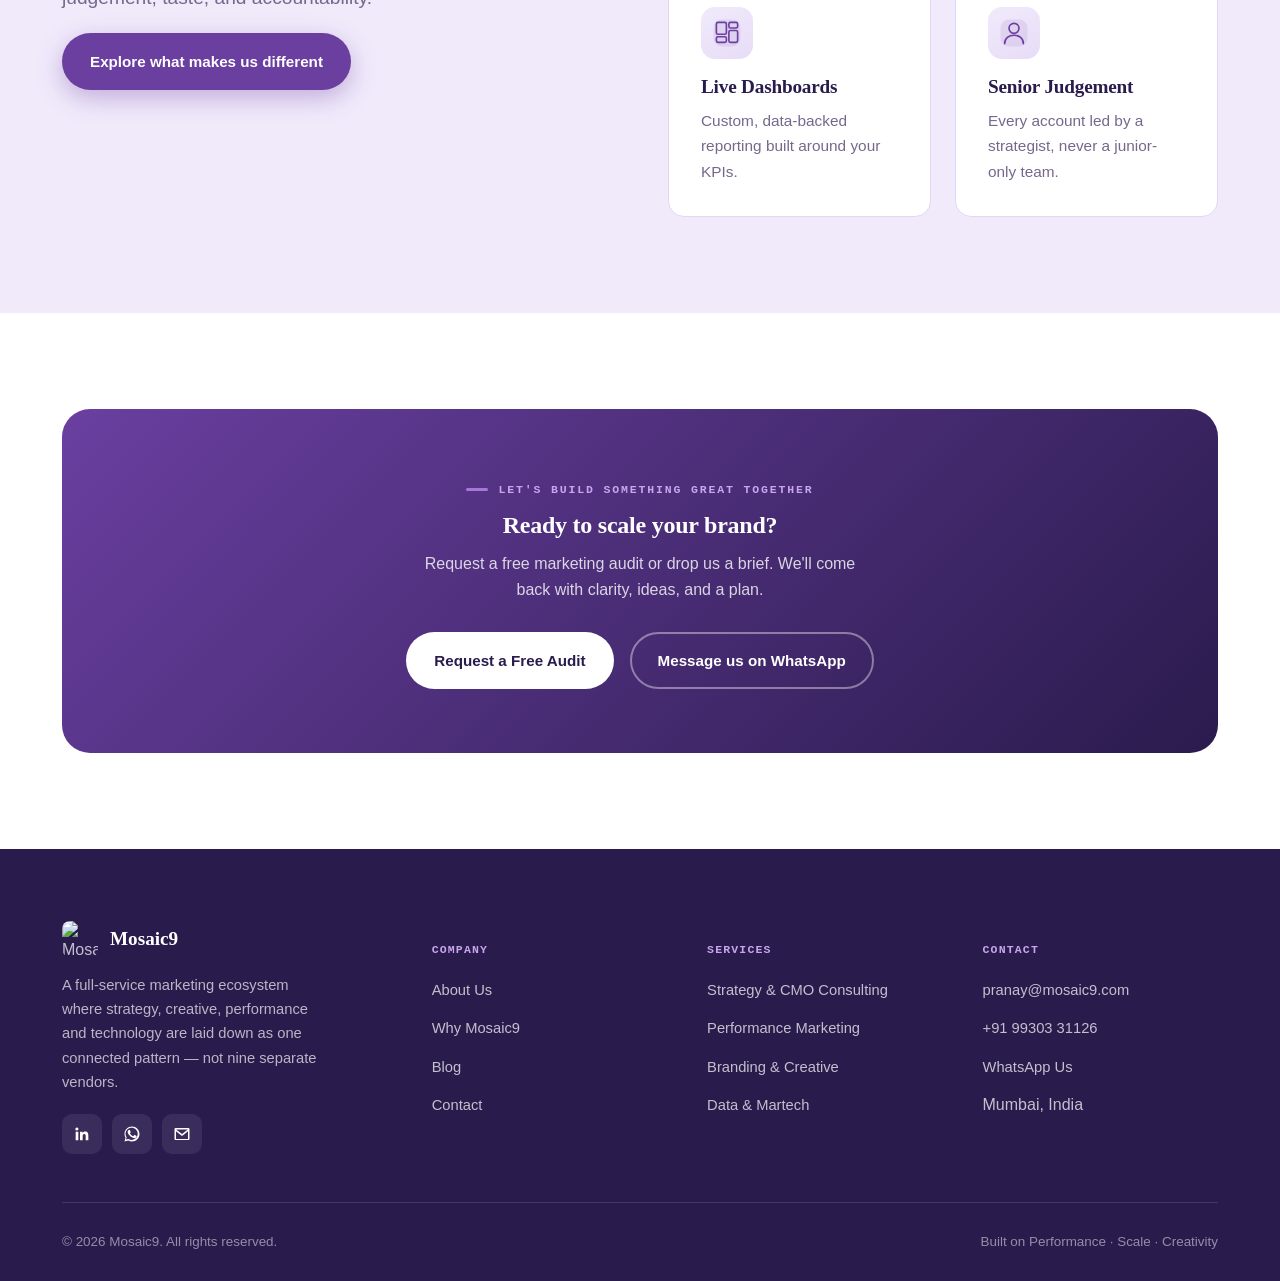
==== commit 3eabbe28: "Update index.html" ====
--- a/index.html
+++ b/index.html
@@ -29,7 +29,7 @@
 <header class="site-header">
   <nav class="nav">
     <a class="brand" href="index.html">
-      <img src="assets/logo.png" alt="Mosaic9 logo">
+      <img src="/logo.png" alt="Mosaic9 logo">
       Mosaic9
     </a>
     <ul class="nav-links">
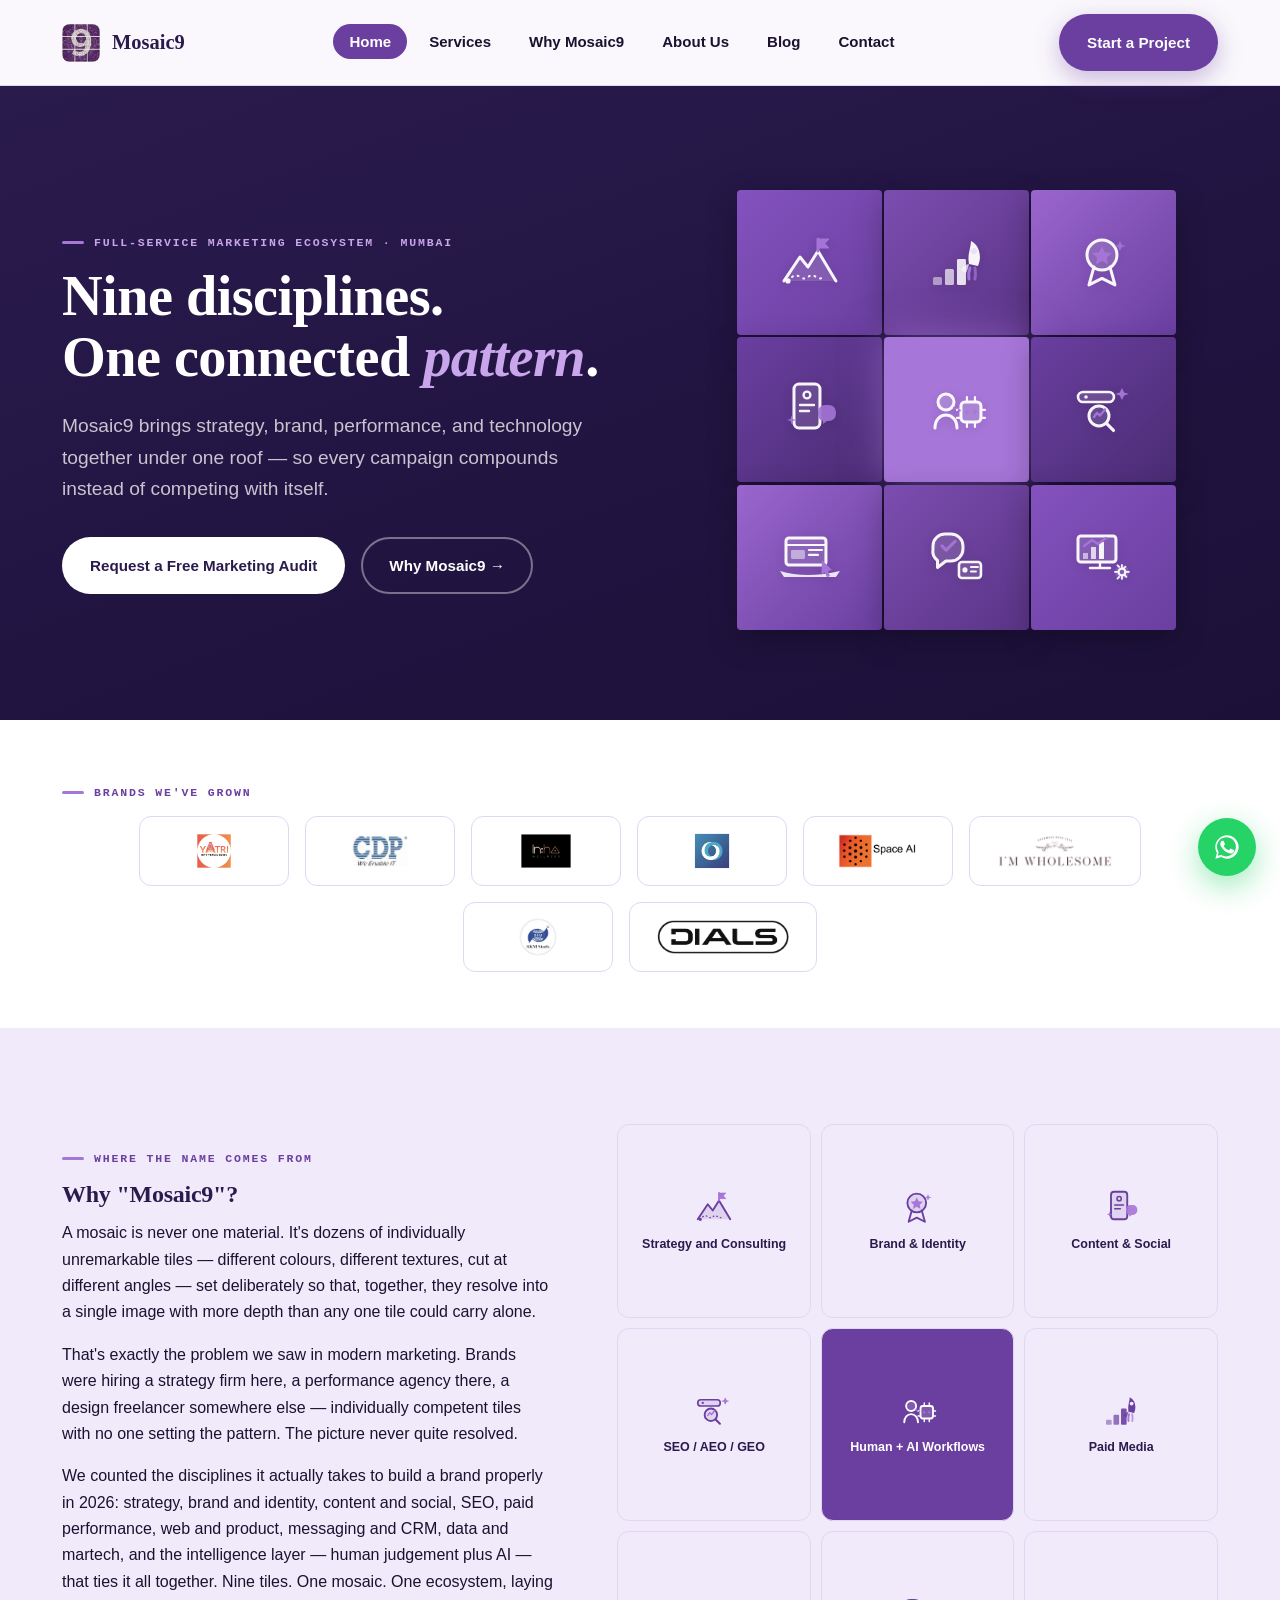
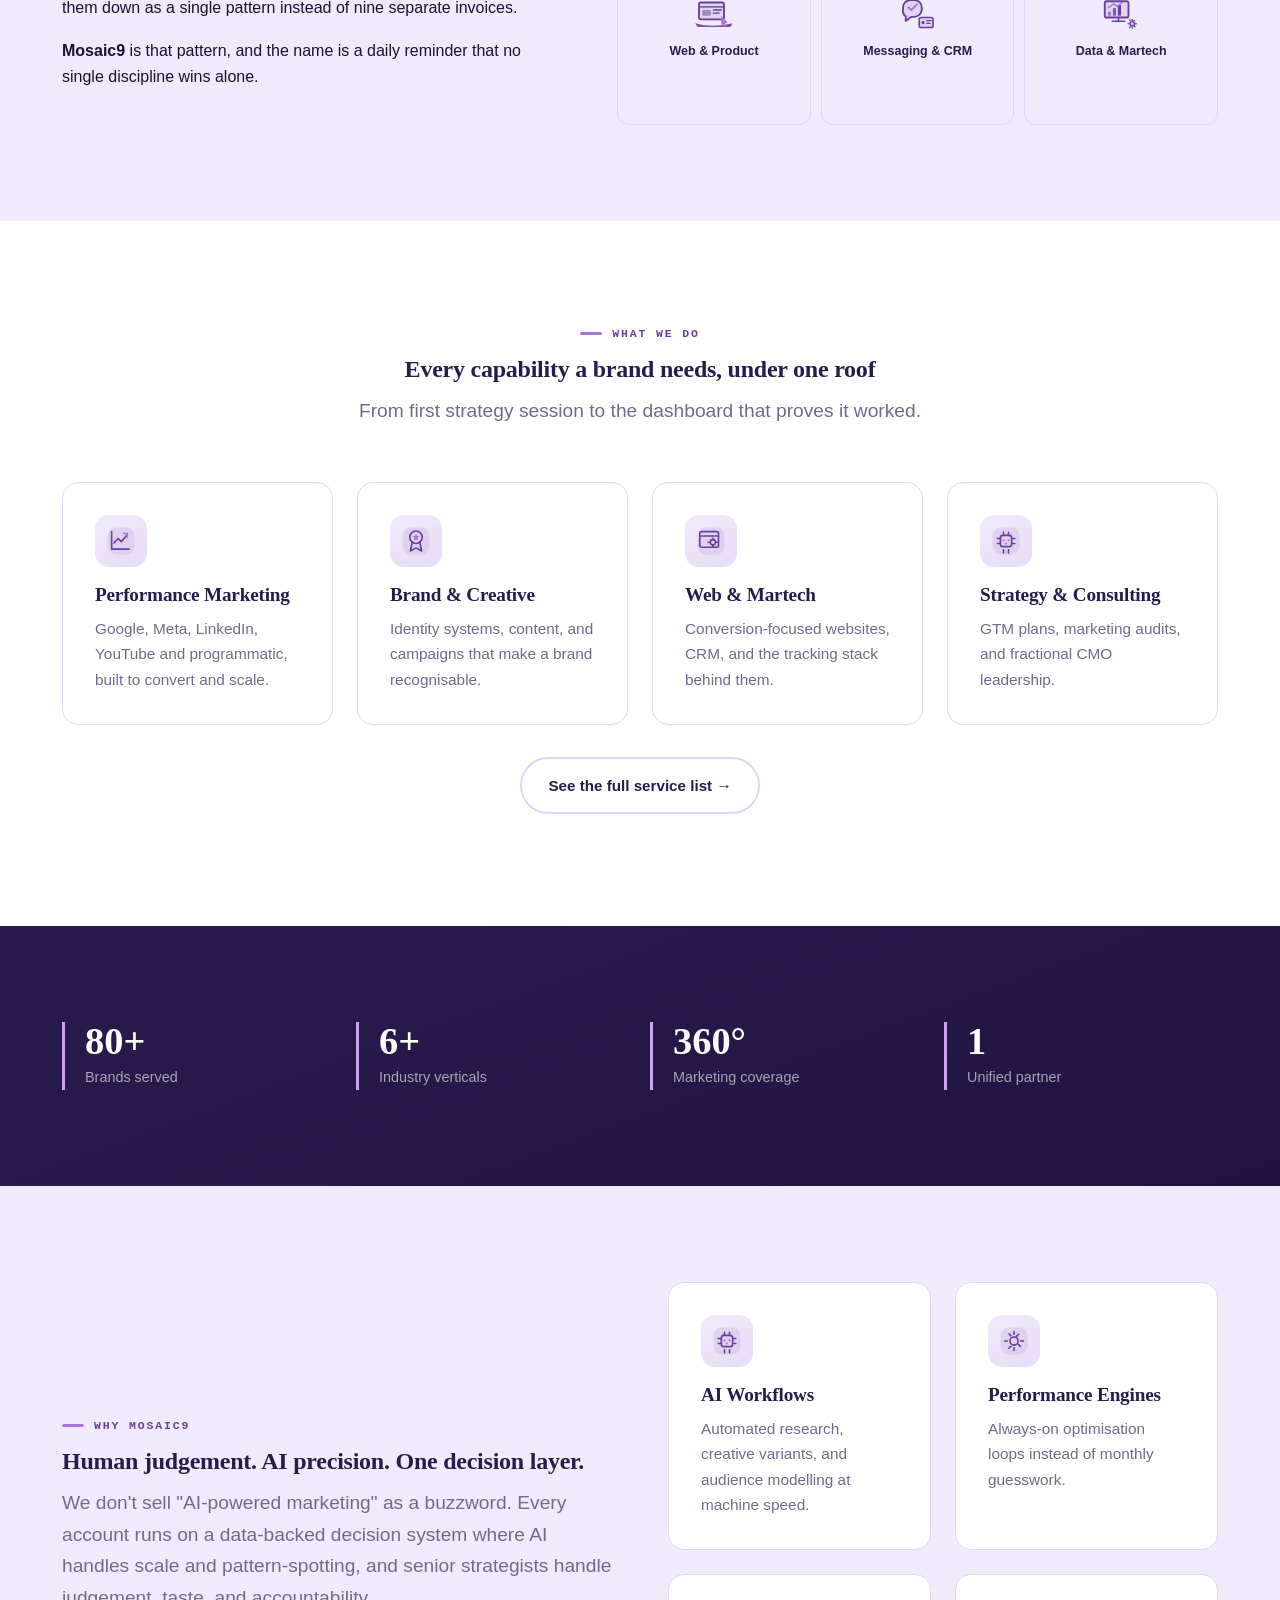
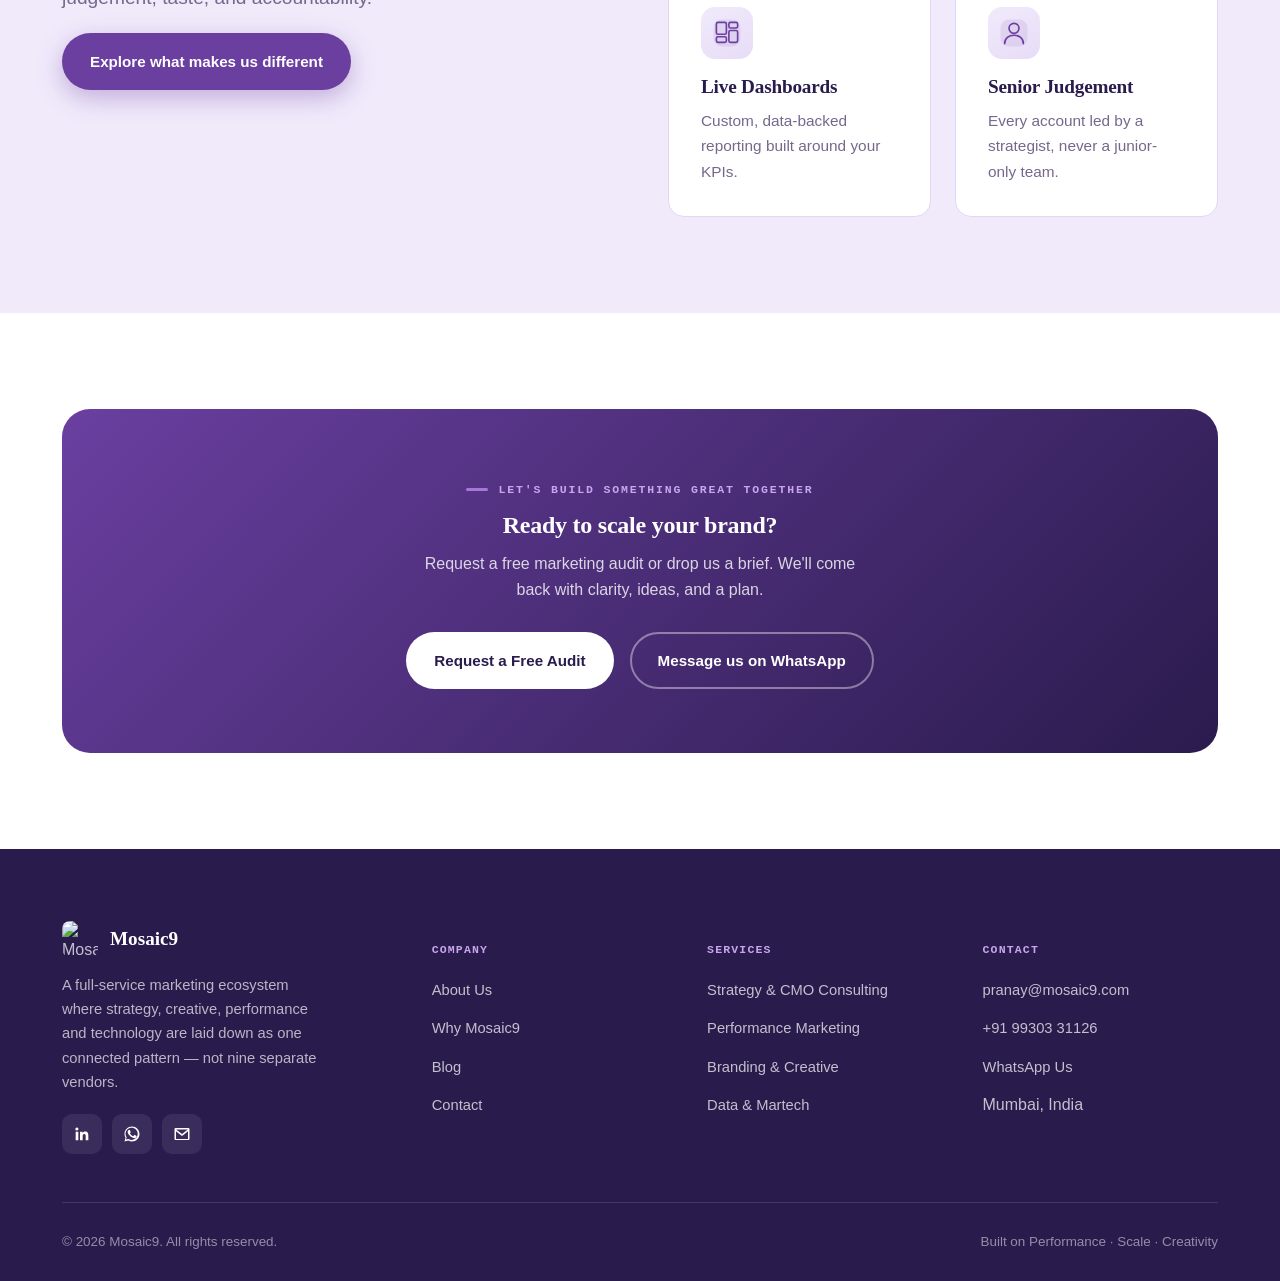
==== commit ad6f2d14: "Update index.html" ====
--- a/index.html
+++ b/index.html
@@ -78,14 +78,14 @@
   <div class="container">
     <p class="eyebrow">Brands we've grown</p>
     <div class="logo-strip">
-      <div class="logo-chip logo-chip-img"><img src="assets/clients/yatri-railways.png" alt="Yatri Railways logo" loading="lazy"></div>
-      <div class="logo-chip logo-chip-img"><img src="assets/clients/cdp-india.png" alt="CDP India logo" loading="lazy"></div>
-      <div class="logo-chip logo-chip-img"><img src="assets/clients/inha-wellness.png" alt="Inha Wellness logo" loading="lazy"></div>
-      <div class="logo-chip logo-chip-img"><img src="assets/clients/globallinker.png" alt="GlobalLinker logo" loading="lazy"></div>
-      <div class="logo-chip logo-chip-img"><img src="assets/clients/space-ai.png" alt="Space AI logo" loading="lazy"></div>
-      <div class="logo-chip logo-chip-img"><img src="assets/clients/im-wholesome.png" alt="I'm Wholesome logo" loading="lazy"></div>
-      <div class="logo-chip logo-chip-img"><img src="assets/clients/skm-steels.png" alt="SKM Steels logo" loading="lazy"></div>
-      <div class="logo-chip logo-chip-img"><img src="assets/clients/dials-luggage.png" alt="Dials Luggage logo" loading="lazy"></div>
+      <div class="logo-chip logo-chip-img"><img src="yatri-railways.png" alt="Yatri Railways logo" loading="lazy"></div>
+      <div class="logo-chip logo-chip-img"><img src="cdp-india.png" alt="CDP India logo" loading="lazy"></div>
+      <div class="logo-chip logo-chip-img"><img src="inha-wellness.png" alt="Inha Wellness logo" loading="lazy"></div>
+      <div class="logo-chip logo-chip-img"><img src="globallinker.png" alt="GlobalLinker logo" loading="lazy"></div>
+      <div class="logo-chip logo-chip-img"><img src="space-ai.png" alt="Space AI logo" loading="lazy"></div>
+      <div class="logo-chip logo-chip-img"><img src="im-wholesome.png" alt="I'm Wholesome logo" loading="lazy"></div>
+      <div class="logo-chip logo-chip-img"><img src="skm-steels.png" alt="SKM Steels logo" loading="lazy"></div>
+      <div class="logo-chip logo-chip-img"><img src="dials-luggage.png" alt="Dials Luggage logo" loading="lazy"></div>
     </div>
   </div>
 </section>
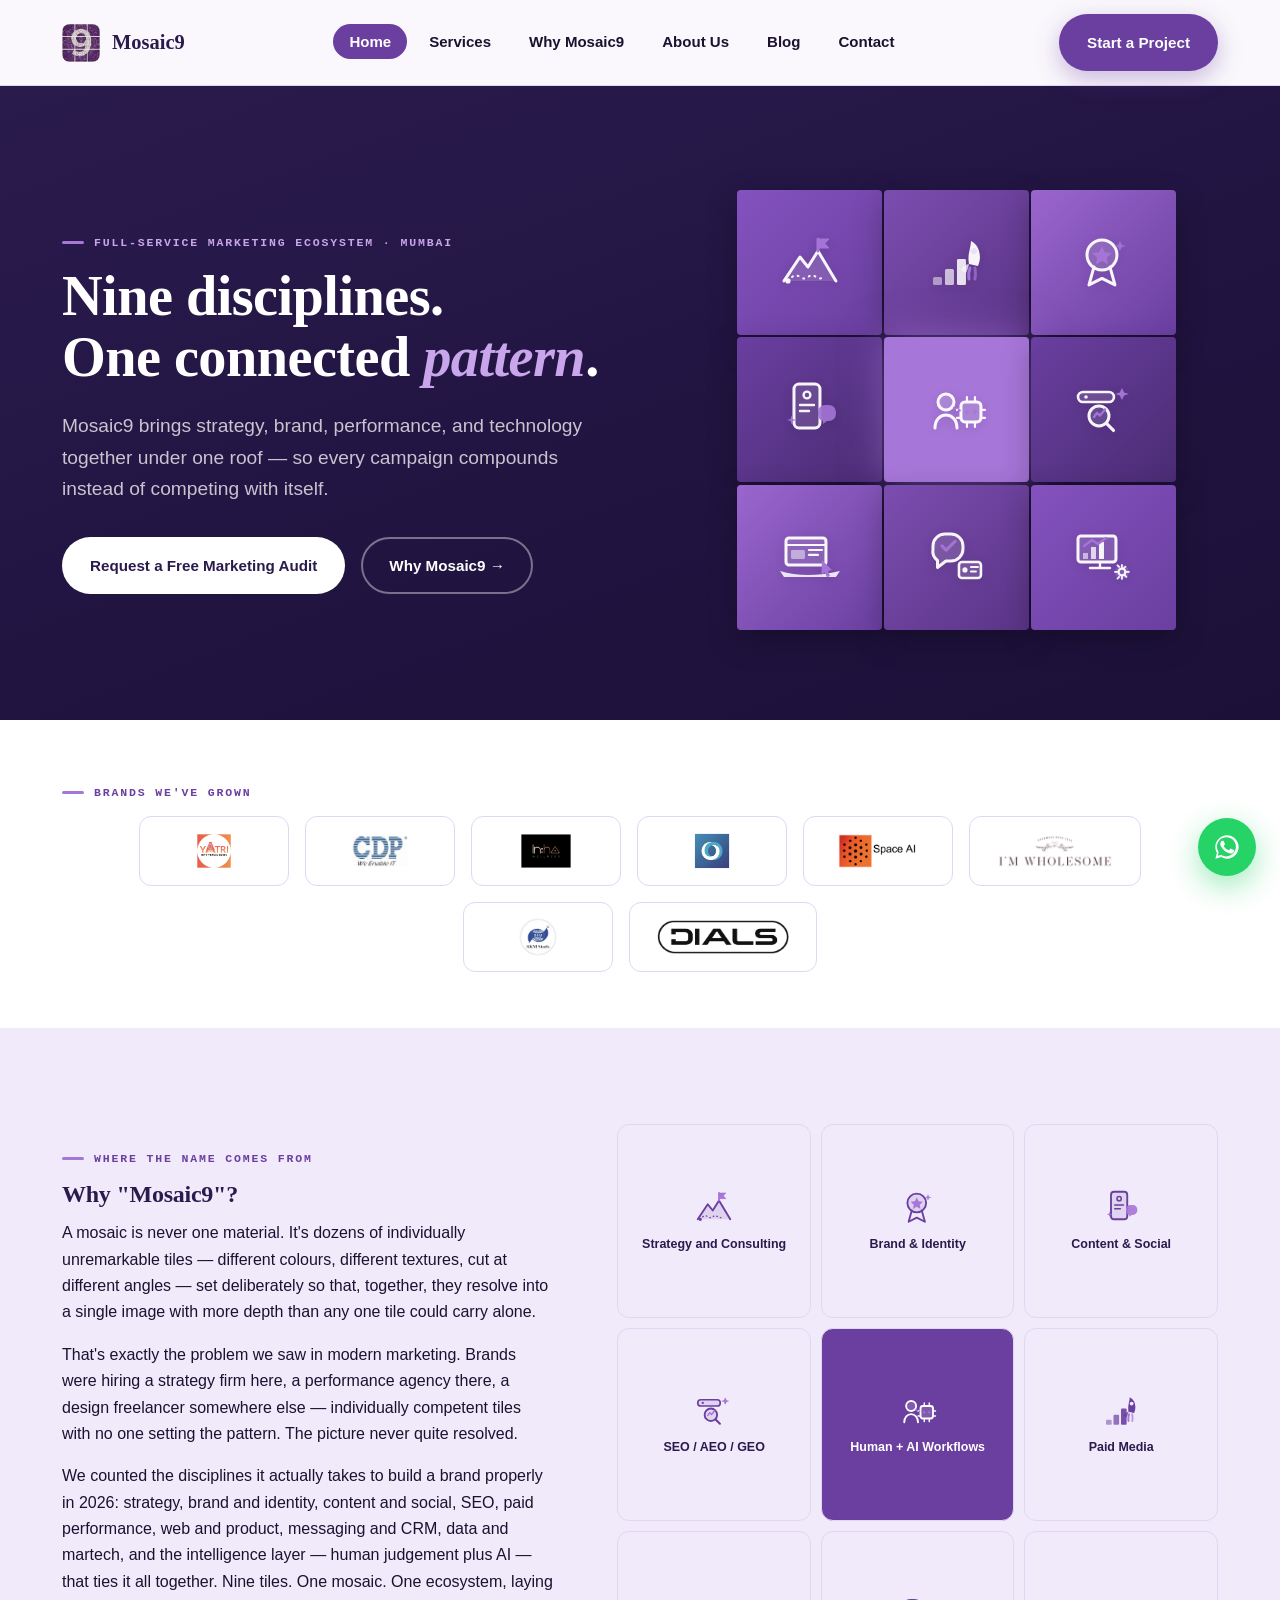
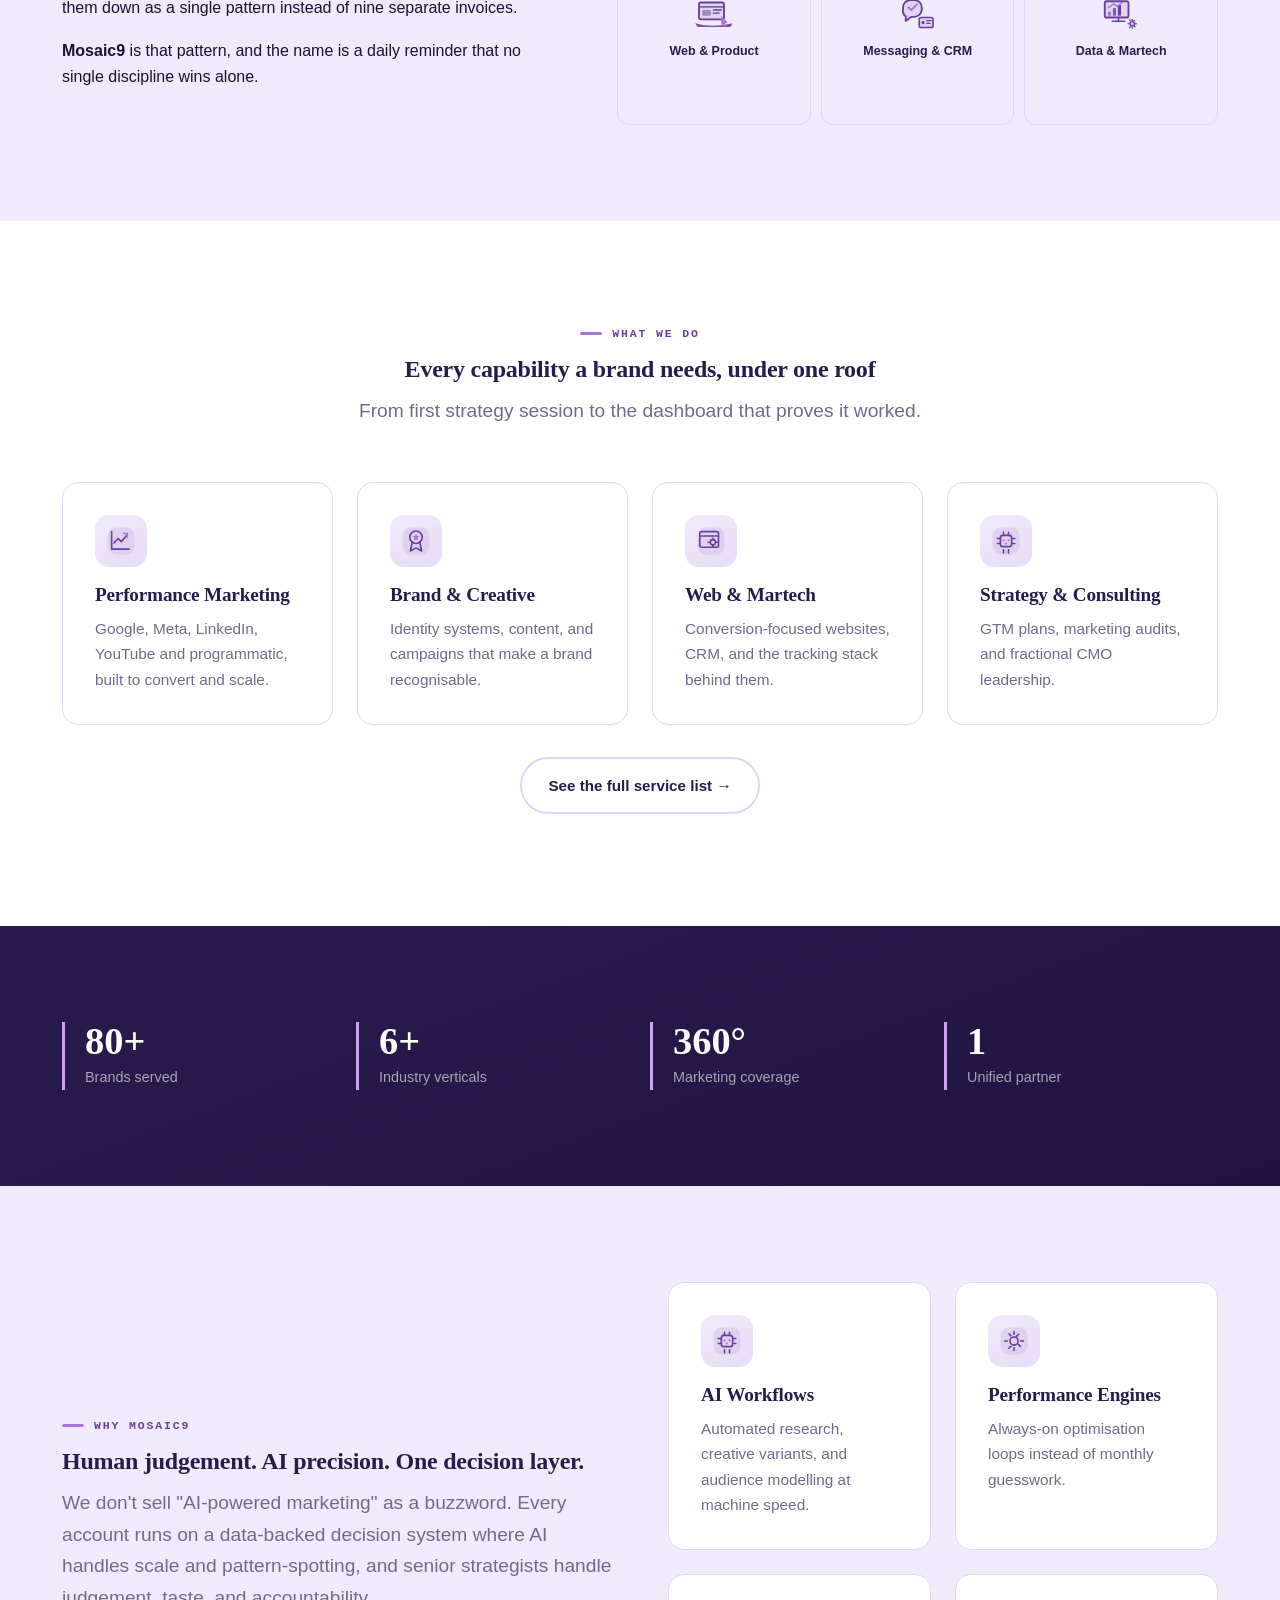
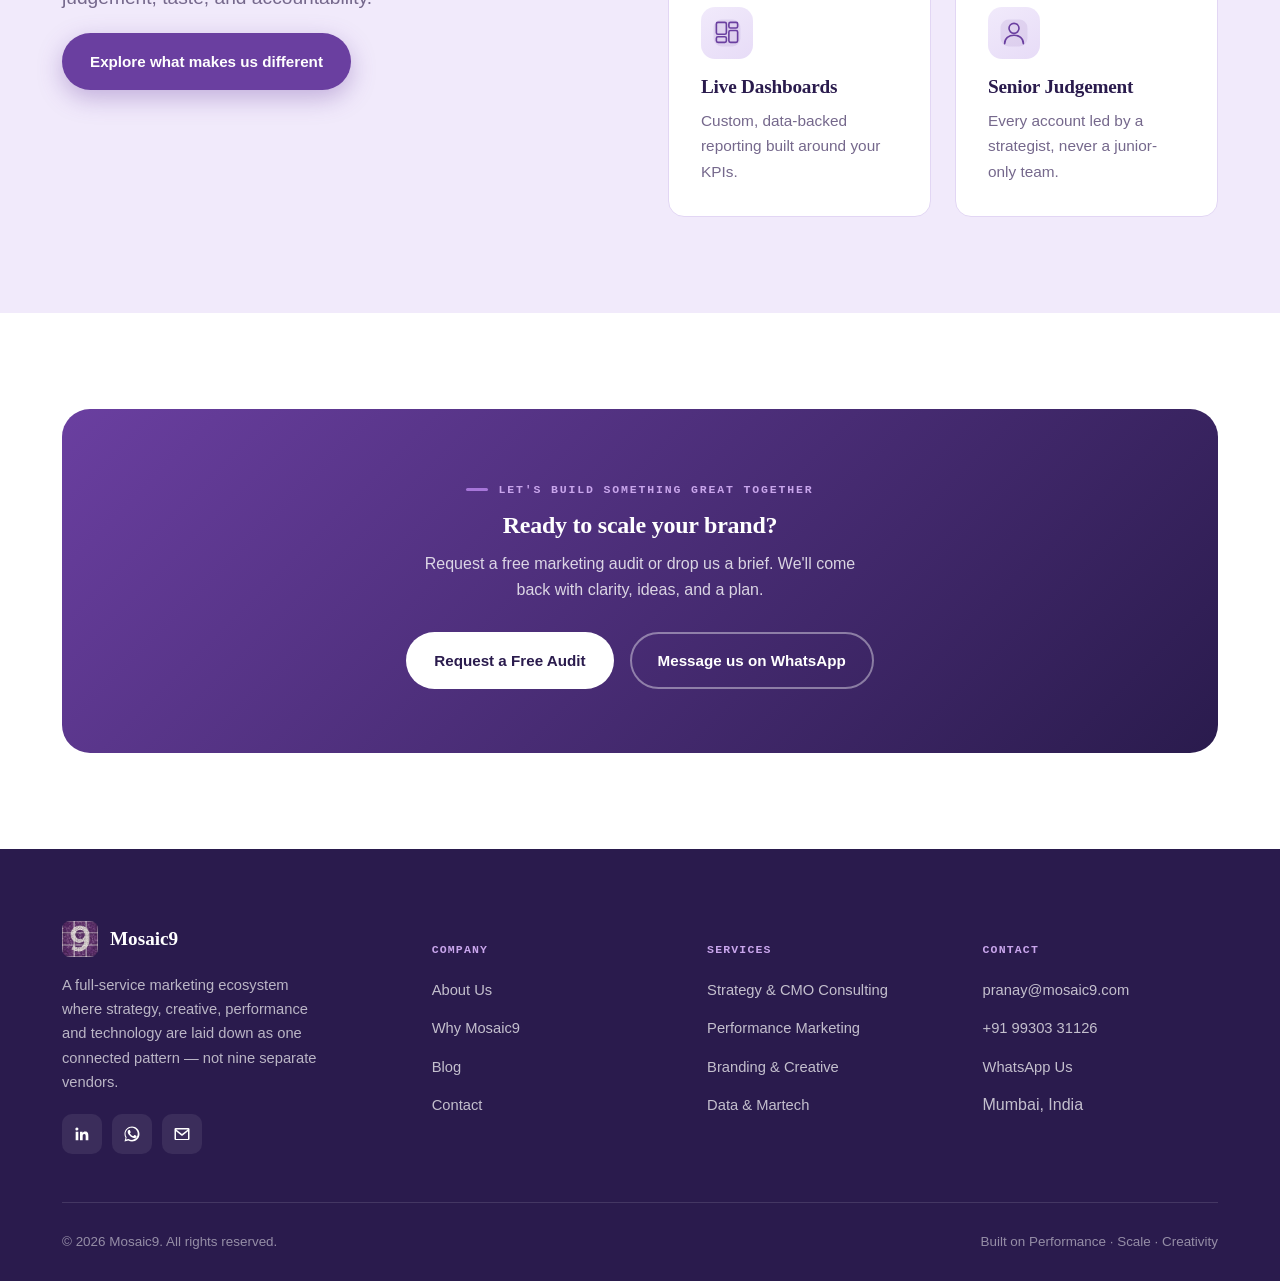
==== commit 9073cfce: "Update index.html" ====
--- a/index.html
+++ b/index.html
@@ -29,7 +29,7 @@
 <header class="site-header">
   <nav class="nav">
     <a class="brand" href="index.html">
-      <img src="/logo.png" alt="Mosaic9 logo">
+      <img src="logo.png" alt="Mosaic9 logo">
       Mosaic9
     </a>
     <ul class="nav-links">
@@ -197,7 +197,7 @@
   "@type": "Organization",
   "name": "Mosaic9",
   "url": "https://mosaic9.com",
-  "logo": "https://mosaic9.com/assets/logo.png",
+  "logo": "https://mosaic9.com/logo.png",
   "description": "Full-service digital marketing ecosystem in Mumbai combining strategy, brand, performance and technology into one connected system.",
   "email": "pranay@mosaic9.com",
   "telephone": "+91-9930331126",
@@ -217,7 +217,7 @@
     <div class="footer-grid">
       <div>
         <div class="footer-brand">
-          <img src="assets/logo.png" alt="Mosaic9 logo">
+          <img src="logo.png" alt="Mosaic9 logo">
           <span>Mosaic9</span>
         </div>
         <p style="max-width:32ch; font-size:0.92rem;">A full-service marketing ecosystem where strategy, creative, performance and technology are laid down as one connected pattern &mdash; not nine separate vendors.</p>
